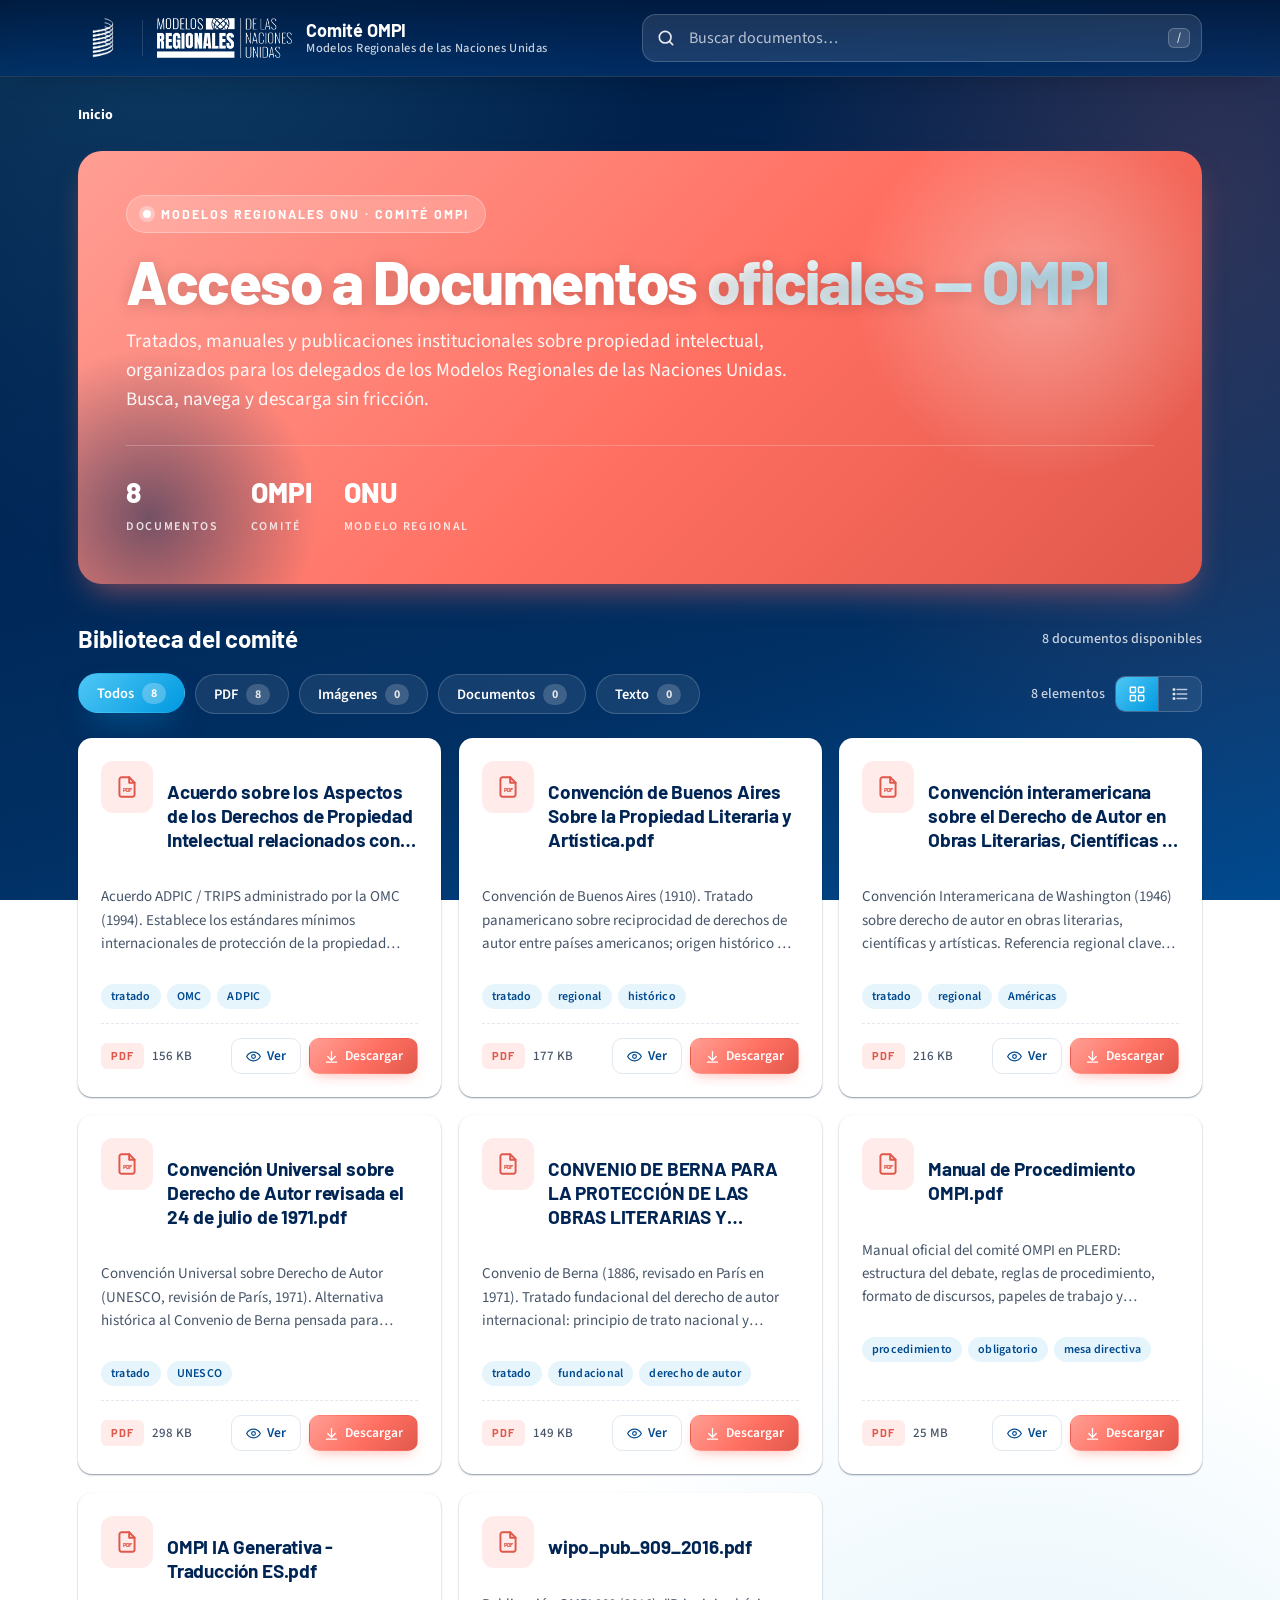
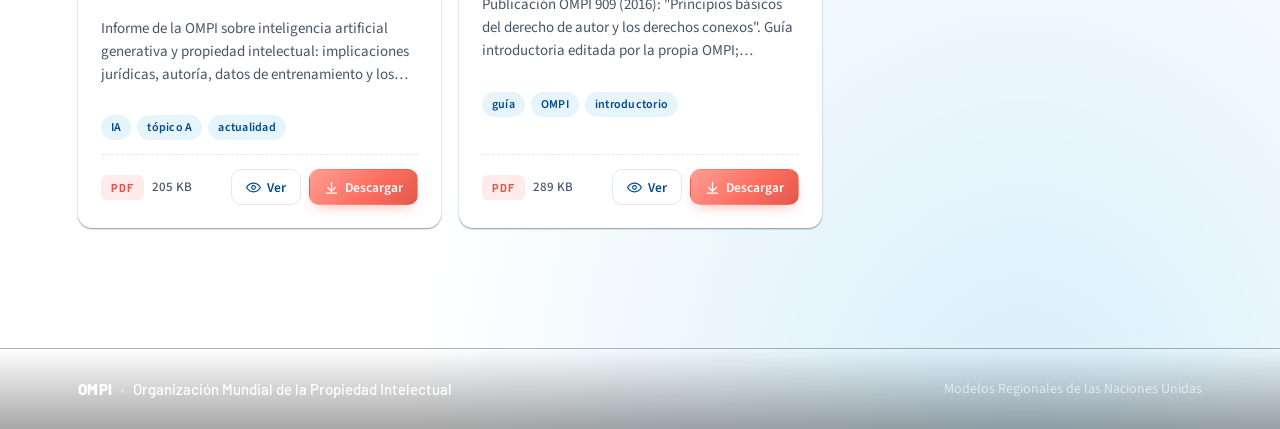
==== index.html @ 2a1109a2 "Add files via upload" ====
<!doctype html>
<html lang="es">
<head>
  <meta charset="utf-8" />
  <meta name="viewport" content="width=device-width, initial-scale=1, viewport-fit=cover" />
  <meta name="theme-color" content="#02224A" />
  <meta name="description" content="Acceso a documentos oficiales · OMPI — PLERD. Búsqueda, navegación y descarga de tratados, manuales y publicaciones del comité." />
  <title>Acceso a Documentos oficiales · OMPI — PLERD</title>

  <link rel="preconnect" href="https://fonts.googleapis.com" />
  <link rel="preconnect" href="https://fonts.gstatic.com" crossorigin />
  <link href="https://fonts.googleapis.com/css2?family=Barlow:wght@500;600;700;800&family=Source+Sans+3:wght@400;500;600;700&display=swap" rel="stylesheet" />
  <link rel="stylesheet" href="styles.css" />
  <link rel="icon" type="image/png" href="isotipo.png" />
</head>
<body>
  <a class="skip-link" href="#main">Saltar al contenido</a>

  <header class="site-header" role="banner">
    <div class="container header-inner">
      <a class="brand" href="#/" aria-label="OMPI · PLERD — Inicio">
        <!--
          ISOTIPO OMPI — usa el archivo `isotipo.png` ubicado en la
          carpeta raíz del proyecto. Reemplázalo libremente.
        -->
        <span class="brand-iso">
          <img src="isotipo.png" alt="OMPI" />
        </span>

        <!-- Isotipo MR (Modelos Regionales) — PNG blanco sobre fondo transparente. -->
        <span class="brand-divider" aria-hidden="true"></span>
        <span class="brand-secondary-mark has-img" aria-label="Modelos Regionales">
          <img src="mr.png" alt="MR · Modelos Regionales" />
        </span>

        <span class="brand-text">
          <span class="brand-primary">Comité OMPI</span>
          <span class="brand-subtitle">Modelos Regionales de las Naciones Unidas</span>
        </span>
      </a>

      <form class="search" role="search" onsubmit="return false;">
        <svg class="search-icon" viewBox="0 0 24 24" aria-hidden="true"><circle cx="11" cy="11" r="7" fill="none" stroke="currentColor" stroke-width="2"/><path d="m20 20-3.5-3.5" stroke="currentColor" stroke-width="2" stroke-linecap="round"/></svg>
        <input id="search" type="search" placeholder="Buscar documentos…" autocomplete="off" aria-label="Buscar documentos" />
        <kbd class="search-kbd" aria-hidden="true">/</kbd>
      </form>
    </div>
  </header>

  <main id="main" class="container" role="main">
    <nav class="breadcrumb" id="breadcrumb" aria-label="Ruta"></nav>
    <section id="view" class="view" aria-live="polite"></section>
  </main>

  <footer class="site-footer">
    <div class="container footer-inner">
      <div class="footer-brand">
        <strong>OMPI</strong>
        <span class="dot">•</span>
        <span>Organización Mundial de la Propiedad Intelectual</span>
      </div>
      <div class="footer-meta">
        <span>Modelos Regionales de las Naciones Unidas</span>
      </div>
    </div>
  </footer>

  <script src="app.js" defer></script>
</body>
</html>
---- styles.css ----
/* =========================================================
   OMPI · Modelos Regionales ONU — Acceso a Documentos
   Fondo azul oscuro gradiente · cards claras · acentos coral
   + transiciones y hover con contraste.
   ========================================================= */

:root {
  /* Paleta */
  --navy-950: #001A3D;
  --navy-900: #002554;
  --navy-800: #013064;
  --navy-700: #014A8F;
  --blue-500: #0099E0;
  --blue-400: #2BB1ED;
  --blue-300: #4FC7F5;
  --blue-200: #87DAF8;
  --blue-100: #B7E3F4;
  --blue-50:  #E6F5FC;
  --coral:    #FF6F61;
  --coral-300:#FF9E94;
  --coral-700:#E0584B;

  /* Neutros (para superficies claras) */
  --ink:      #0F172A;
  --ink-2:    #1F2937;
  --muted:    #475569;
  --muted-2:  #94A3B8;
  --line:     #E2E8F0;
  --line-2:   #EEF2F6;
  --surface:  #FFFFFF;
  --surface-2:#F1F5F9;

  /* Texto sobre fondo oscuro */
  --on-dark:     #FFFFFF;
  --on-dark-70:  rgba(255,255,255,.78);
  --on-dark-55:  rgba(255,255,255,.62);
  --on-dark-30:  rgba(255,255,255,.30);
  --line-dark:   rgba(255,255,255,.14);

  /* Gradientes — variedad: coral, azul claro, deep, glass */
  --grad-coral:   linear-gradient(135deg, #FF9E94 0%, #FF6F61 55%, #E0584B 100%);
  --grad-coral-soft: linear-gradient(135deg, #FFB1A6 0%, #FF7E6F 100%);
  --grad-sky:     linear-gradient(135deg, #4FC7F5 0%, #0099E0 100%);
  --grad-sky-soft:linear-gradient(135deg, #B7E3F4 0%, #4FC7F5 100%);
  --grad-deep:    linear-gradient(135deg, #002554 0%, #014A8F 60%, #0099E0 110%);
  --grad-white:   linear-gradient(180deg, rgba(255,255,255,.96), rgba(255,255,255,.88));

  /* Fondo del sitio (azul oscuro con halos coral + cyan) */
  --bg-image:
    radial-gradient(ellipse 70% 60% at 12% -8%, rgba(79,199,245,.22) 0%, transparent 60%),
    radial-gradient(ellipse 60% 55% at 95% 10%, rgba(255,111,97,.18) 0%, transparent 60%),
    radial-gradient(ellipse 80% 60% at 80% 100%, rgba(0,153,224,.16) 0%, transparent 60%),
    linear-gradient(165deg, #001A3D 0%, #002554 38%, #013064 70%, #014A8F 100%);

  /* Radii / shadows */
  --radius:    14px;
  --radius-sm: 8px;
  --radius-pill: 999px;
  --shadow-1: 0 1px 2px rgba(0, 26, 61, .35), 0 1px 1px rgba(0, 26, 61, .15);
  --shadow-2: 0 18px 40px -16px rgba(0, 26, 61, .55), 0 6px 14px -6px rgba(0, 26, 61, .35);
  --shadow-coral: 0 16px 32px -12px rgba(255, 111, 97, .55);
  --shadow-sky:   0 16px 32px -12px rgba(0, 153, 224, .55);

  --header-h: 76px;
  --maxw: 1180px;

  --ease-out: cubic-bezier(.2, .8, .2, 1);
  --ease-spring: cubic-bezier(.34, 1.2, .64, 1);
  --t-fast: .18s;
  --t-base: .28s;
  --t-slow: .45s;
}

* { box-sizing: border-box; }

html, body {
  margin: 0;
  padding: 0;
  color: var(--on-dark);
  font-family: 'Source Sans 3', -apple-system, BlinkMacSystemFont, 'Segoe UI', Roboto, Helvetica, Arial, sans-serif;
  font-size: 17px;
  line-height: 1.6;
  -webkit-font-smoothing: antialiased;
  text-rendering: optimizeLegibility;
  min-height: 100%;
}

html { scroll-behavior: smooth; }

body {
  background: var(--bg-image) fixed;
  background-size: cover;
  background-repeat: no-repeat;
}

h1, h2, h3, h4 {
  font-family: 'Barlow', -apple-system, BlinkMacSystemFont, 'Segoe UI', Roboto, sans-serif;
  letter-spacing: -.01em;
  color: var(--on-dark);
}

a { color: inherit; text-decoration: none; }
a:focus-visible, button:focus-visible, input:focus-visible {
  outline: 3px solid var(--coral);
  outline-offset: 3px;
  border-radius: 6px;
}

.container {
  max-width: var(--maxw);
  margin: 0 auto;
  padding: 0 28px;
}

.skip-link {
  position: absolute;
  left: -9999px;
  top: 8px;
  background: var(--coral);
  color: #fff;
  padding: 10px 14px;
  border-radius: 8px;
  z-index: 100;
  font-weight: 700;
}
.skip-link:focus { left: 12px; }

/* ============================ Header ============================ */
.site-header {
  position: sticky;
  top: 0;
  z-index: 30;
  background: linear-gradient(180deg, rgba(0,26,61,.92) 0%, rgba(1,48,100,.78) 100%);
  backdrop-filter: saturate(180%) blur(18px);
  -webkit-backdrop-filter: saturate(180%) blur(18px);
  border-bottom: 1px solid var(--line-dark);
  box-shadow: 0 10px 30px -16px rgba(0, 0, 0, .35);
}
.header-inner {
  min-height: var(--header-h);
  display: flex;
  align-items: center;
  gap: 22px;
  padding-top: 12px;
  padding-bottom: 12px;
}

.brand {
  display: inline-flex;
  align-items: center;
  gap: 14px;
  flex-shrink: 0;
}

/* Isotipos en blanco sobre header oscuro */
.brand-iso {
  display: inline-flex;
  align-items: center;
  justify-content: center;
  width: 50px;
  height: 50px;
  flex-shrink: 0;
  /* Glow base discreto; se enciende en hover */
  filter: drop-shadow(0 0 0 rgba(255, 255, 255, 0));
  transition: filter var(--t-base) var(--ease-out);
}
.brand-iso img {
  display: block;
  width: 100%;
  height: 100%;
  object-fit: contain;
  filter: brightness(0) invert(1);
}
.brand:hover .brand-iso {
  filter: drop-shadow(0 0 10px rgba(255, 255, 255, .18));
}

.brand-divider {
  width: 1px;
  height: 36px;
  background: var(--line-dark);
  flex-shrink: 0;
}

.brand-secondary-mark {
  display: inline-flex;
  align-items: center;
  justify-content: center;
  width: 50px;
  height: 50px;
  border-radius: 10px;
  border: 1px dashed rgba(255,255,255,.35);
  flex-shrink: 0;
  overflow: hidden;
  color: #fff;
  filter: drop-shadow(0 0 0 rgba(255, 255, 255, 0));
  transition: border-color var(--t-base) var(--ease-out), background var(--t-base) var(--ease-out), filter var(--t-base) var(--ease-out);
}
.brand:hover .brand-secondary-mark { border-color: var(--coral); background: rgba(255,111,97,.12); }

/* Cuando contiene un <img> real, quitamos el borde de placeholder
   y dejamos crecer en ancho para respetar la proporción del logo. */
.brand-secondary-mark.has-img {
  width: auto;
  min-width: 90px;
  max-width: 160px;
  height: 44px;
  border: 0;
  border-radius: 0;
  padding: 2px 0;
}
.brand-secondary-mark.has-img img {
  width: auto;
  max-width: 100%;
  height: 100%;
  object-fit: contain;
  /* mr.png ya es blanco con fondo transparente: no necesita invertirse */
  filter: none;
}
.brand:hover .brand-secondary-mark.has-img {
  background: transparent;
  filter: drop-shadow(0 0 10px rgba(255, 255, 255, .18));
}

/* Fallback para un <img> sin la clase .has-img (p. ej. un isotipo
   oscuro que sí necesita pintarse en blanco). */
.brand-secondary-mark:not(.has-img) img {
  display: block;
  width: 100%;
  height: 100%;
  object-fit: contain;
  filter: brightness(0) invert(1);
}
.brand-placeholder {
  font-family: 'Barlow', sans-serif;
  font-weight: 700;
  font-size: 11px;
  letter-spacing: .12em;
  color: rgba(255,255,255,.9);
}

.brand-text { display: inline-flex; flex-direction: column; line-height: 1.15; }
.brand-primary {
  font-family: 'Barlow', sans-serif;
  font-weight: 700;
  font-size: 18px;
  color: #fff;
  letter-spacing: -.01em;
}
.brand-subtitle {
  font-family: 'Source Sans 3', sans-serif;
  font-weight: 500;
  font-size: 12.5px;
  color: rgba(255,255,255,.78);
  letter-spacing: .03em;
}

/* Buscador */
.search { position: relative; flex: 1; max-width: 560px; margin-left: auto; }
.search input {
  width: 100%;
  height: 48px;
  padding: 0 48px 0 46px;
  background: rgba(255,255,255,.10);
  border: 1.5px solid rgba(255,255,255,.18);
  border-radius: var(--radius);
  font: inherit;
  font-size: 16px;
  color: #fff;
  transition: background var(--t-fast), border-color var(--t-fast), box-shadow var(--t-fast), color var(--t-fast);
}
.search input::placeholder { color: rgba(255,255,255,.7); }
.search input:hover { background: rgba(255,255,255,.16); border-color: rgba(255,255,255,.32); }
.search input:focus {
  background: #fff;
  color: var(--ink);
  border-color: var(--coral);
  box-shadow: 0 0 0 5px rgba(255, 111, 97, .28);
  outline: none;
}
.search input:focus::placeholder { color: var(--muted); }
.search-icon {
  position: absolute;
  left: 14px; top: 50%; transform: translateY(-50%);
  width: 20px; height: 20px;
  color: rgba(255,255,255,.9);
  pointer-events: none;
  transition: color var(--t-fast);
}
.search:focus-within .search-icon { color: var(--coral-700); }
.search-kbd {
  position: absolute;
  right: 12px; top: 50%; transform: translateY(-50%);
  font-family: inherit;
  font-size: 12px;
  font-weight: 600;
  color: rgba(255,255,255,.85);
  background: rgba(255,255,255,.12);
  border: 1px solid rgba(255,255,255,.22);
  border-radius: 6px;
  padding: 3px 8px;
  line-height: 1;
  transition: all var(--t-fast);
}
.search:focus-within .search-kbd {
  color: var(--muted);
  background: var(--surface-2);
  border-color: var(--line);
}

/* ============================ Breadcrumb ============================ */
.breadcrumb {
  display: flex;
  flex-wrap: wrap;
  align-items: center;
  gap: 4px;
  padding: 22px 0 4px;
  color: var(--on-dark-70);
  font-size: 14px;
  font-weight: 500;
}
.breadcrumb a {
  color: var(--on-dark-70);
  padding: 5px 10px;
  border-radius: 6px;
  transition: background var(--t-fast), color var(--t-fast), transform var(--t-fast);
}
.breadcrumb a:hover {
  background: rgba(255,255,255,.12);
  color: #fff;
  transform: translateY(-1px);
}
.breadcrumb .sep { color: var(--on-dark-30); }
.breadcrumb .current { color: #fff; font-weight: 700; padding: 5px 0; }

/* ============================ View ============================ */
.view { padding-bottom: 80px; }

/* Animación de entrada de cada vista — al re-render, los hijos nuevos
   disparan la animación de forma natural. */
@keyframes viewEnter {
  from { opacity: 0; transform: translateY(14px); filter: blur(2px); }
  to   { opacity: 1; transform: translateY(0);    filter: blur(0); }
}
#view > * {
  animation: viewEnter .45s var(--ease-out) both;
}
#view > *:nth-child(1) { animation-delay: 0ms; }
#view > *:nth-child(2) { animation-delay: 80ms; }
#view > *:nth-child(3) { animation-delay: 140ms; }
#view > *:nth-child(4) { animation-delay: 200ms; }

/* Cards/rows con stagger suave */
@keyframes itemEnter {
  from { opacity: 0; transform: translateY(10px) scale(.985); }
  to   { opacity: 1; transform: translateY(0)   scale(1); }
}
.grid > *, .list > * { animation: itemEnter .42s var(--ease-out) both; }
.grid > *:nth-child(1), .list > *:nth-child(1) { animation-delay: 0ms; }
.grid > *:nth-child(2), .list > *:nth-child(2) { animation-delay: 40ms; }
.grid > *:nth-child(3), .list > *:nth-child(3) { animation-delay: 80ms; }
.grid > *:nth-child(4), .list > *:nth-child(4) { animation-delay: 120ms; }
.grid > *:nth-child(5), .list > *:nth-child(5) { animation-delay: 160ms; }
.grid > *:nth-child(6), .list > *:nth-child(6) { animation-delay: 200ms; }
.grid > *:nth-child(7), .list > *:nth-child(7) { animation-delay: 240ms; }
.grid > *:nth-child(8), .list > *:nth-child(8) { animation-delay: 280ms; }
.grid > *:nth-child(9), .list > *:nth-child(9) { animation-delay: 320ms; }
.grid > *:nth-child(n+10), .list > *:nth-child(n+10) { animation-delay: 360ms; }

/* ============================ Hero ============================ */
/* Hero grande — coral gradient para máximo impacto */
.hero {
  position: relative;
  margin: 16px 0 36px;
  padding: 44px 48px 48px;
  border-radius: 24px;
  background: var(--grad-coral);
  color: #fff;
  overflow: hidden;
  isolation: isolate;
  box-shadow: var(--shadow-coral);
}
.hero::before {
  content: "";
  position: absolute;
  inset: -30% -10% auto auto;
  width: 540px;
  height: 540px;
  background: radial-gradient(closest-side, rgba(255,255,255,.35), transparent 70%);
  z-index: -1;
}
.hero::after {
  content: "";
  position: absolute;
  inset: auto auto -40% -15%;
  width: 480px;
  height: 480px;
  background: radial-gradient(closest-side, rgba(2, 37, 84, .55), transparent 70%);
  z-index: -1;
}
.eyebrow {
  display: inline-flex;
  align-items: center;
  gap: 10px;
  font-family: 'Barlow', sans-serif;
  font-size: 12.5px;
  font-weight: 700;
  text-transform: uppercase;
  letter-spacing: .16em;
  color: #fff;
  background: rgba(255,255,255,.18);
  border: 1px solid rgba(255,255,255,.30);
  padding: 8px 16px;
  border-radius: var(--radius-pill);
  backdrop-filter: blur(8px);
}
.eyebrow .dot {
  width: 8px; height: 8px; border-radius: 50%;
  background: #fff;
  box-shadow: 0 0 0 4px rgba(255,255,255,.32);
}
.hero h1 {
  font-family: 'Barlow', sans-serif;
  font-size: clamp(36px, 5.4vw, 60px);
  font-weight: 800;
  letter-spacing: -.025em;
  line-height: 1.02;
  margin: 18px 0 14px;
  color: #fff;
  text-shadow: 0 2px 16px rgba(0,0,0,.18);
}
.hero h1 .accent {
  background: linear-gradient(135deg, #FFFFFF 0%, #B7E3F4 100%);
  -webkit-background-clip: text;
  background-clip: text;
  color: transparent;
}
.hero p {
  color: rgba(255,255,255,.94);
  max-width: 700px;
  margin: 0;
  font-size: clamp(16px, 1.6vw, 19px);
  line-height: 1.55;
}
.hero-stats {
  display: flex;
  gap: 32px;
  margin-top: 30px;
  flex-wrap: wrap;
  padding-top: 24px;
  border-top: 1px solid rgba(255,255,255,.22);
}
.hero-stat { display: flex; flex-direction: column; gap: 2px; }
.hero-stat strong {
  font-family: 'Barlow', sans-serif;
  font-weight: 800;
  font-size: 28px;
  color: #fff;
}
.hero-stat span {
  color: rgba(255,255,255,.82);
  font-size: 12px;
  font-weight: 600;
  text-transform: uppercase;
  letter-spacing: .14em;
}

/* Hero compacto — azul claro/blanco con texto oscuro */
.hero.compact {
  padding: 30px 34px;
  background: var(--grad-sky-soft);
  color: var(--navy-900);
  box-shadow: var(--shadow-sky);
}
.hero.compact::before, .hero.compact::after { display: none; }
.hero.compact h1 {
  color: var(--navy-900);
  font-size: clamp(26px, 3.4vw, 36px);
  margin: 12px 0 8px;
  text-shadow: none;
}
.hero.compact p { color: var(--navy-700); font-weight: 500; }
.hero.compact .eyebrow {
  color: var(--navy-900);
  background: rgba(255,255,255,.6);
  border-color: rgba(2,37,84,.12);
  backdrop-filter: blur(6px);
}
.hero.compact .eyebrow .dot {
  background: var(--coral);
  box-shadow: 0 0 0 4px rgba(255,111,97,.25);
}

/* ============================ Section head ============================ */
.section-head {
  display: flex;
  align-items: center;
  justify-content: space-between;
  gap: 16px;
  margin: 8px 0 16px;
  flex-wrap: wrap;
}
.section-head h2 {
  font-family: 'Barlow', sans-serif;
  font-size: 24px;
  font-weight: 700;
  color: #fff;
  margin: 0;
  letter-spacing: -.01em;
}
.section-meta { color: var(--on-dark-70); font-size: 14px; font-weight: 500; }

/* ============================ Toolbar ============================ */
.toolbar {
  display: flex;
  flex-wrap: wrap;
  gap: 10px;
  align-items: center;
  margin-bottom: 24px;
}
.chip {
  display: inline-flex;
  align-items: center;
  gap: 8px;
  height: 40px;
  padding: 0 18px;
  background: rgba(255,255,255,.08);
  border: 1.5px solid rgba(255,255,255,.18);
  border-radius: var(--radius-pill);
  font-family: 'Source Sans 3', sans-serif;
  font-weight: 600;
  font-size: 14.5px;
  color: #fff;
  cursor: pointer;
  transition: all var(--t-base) var(--ease-out);
  position: relative;
  overflow: hidden;
}
.chip::before {
  content: "";
  position: absolute;
  inset: 0;
  background: var(--grad-sky);
  opacity: 0;
  transition: opacity var(--t-base) var(--ease-out);
  z-index: -1;
}
.chip:hover {
  background: rgba(255,255,255,.16);
  border-color: rgba(255,255,255,.36);
  transform: translateY(-2px);
}
.chip[aria-pressed="true"] {
  color: #fff;
  border-color: transparent;
  background: var(--grad-sky);
  box-shadow: var(--shadow-sky);
  transform: translateY(-1px);
}
.chip-count {
  font-size: 12px;
  font-weight: 700;
  color: rgba(255,255,255,.85);
  background: rgba(255,255,255,.18);
  padding: 2px 9px;
  border-radius: 999px;
  transition: all var(--t-base);
}
.chip[aria-pressed="true"] .chip-count { background: rgba(255,255,255,.25); color: #fff; }

.toolbar .spacer { flex: 1; }
.toolbar .view-toggle {
  display: inline-flex;
  border: 1.5px solid rgba(255,255,255,.18);
  border-radius: 10px;
  overflow: hidden;
  background: rgba(255,255,255,.08);
}
.toolbar .view-toggle button {
  background: transparent;
  border: 0;
  padding: 8px 12px;
  cursor: pointer;
  color: rgba(255,255,255,.7);
  display: inline-flex;
  align-items: center;
  transition: all var(--t-fast);
}
.toolbar .view-toggle button:hover { color: #fff; background: rgba(255,255,255,.10); }
.toolbar .view-toggle button[aria-pressed="true"] {
  background: var(--grad-sky);
  color: #fff;
}
.toolbar .view-toggle button + button { border-left: 1.5px solid rgba(255,255,255,.18); }
.toolbar .view-toggle svg { width: 18px; height: 18px; }

/* ============================ Cards ============================ */
.grid {
  display: grid;
  grid-template-columns: repeat(auto-fill, minmax(320px, 1fr));
  gap: 18px;
}
.list { display: flex; flex-direction: column; gap: 10px; }

.card {
  display: flex;
  flex-direction: column;
  gap: 14px;
  padding: 22px;
  background: var(--surface);
  border: 1.5px solid transparent;
  border-radius: var(--radius);
  transition:
    border-color var(--t-base) var(--ease-out),
    box-shadow var(--t-base) var(--ease-out),
    transform var(--t-base) var(--ease-out);
  position: relative;
  overflow: hidden;
  isolation: isolate;
  box-shadow: var(--shadow-1);
  color: var(--ink);
}
/* Halo de hover (azul claro arriba-derecha) */
.card::before {
  content: "";
  position: absolute;
  inset: -2px -2px auto auto;
  width: 220px;
  height: 220px;
  background: radial-gradient(closest-side, rgba(79, 199, 245, .35), transparent 70%);
  opacity: 0;
  transition: opacity var(--t-base) var(--ease-out);
  z-index: -1;
}
/* Cinta superior coral en hover */
.card::after {
  content: "";
  position: absolute;
  top: 0; left: 0; right: 0;
  height: 3px;
  background: var(--grad-coral);
  transform: scaleX(0);
  transform-origin: left center;
  transition: transform var(--t-base) var(--ease-out);
  z-index: 1;
}
.card:hover {
  border-color: var(--blue-300);
  box-shadow: var(--shadow-2);
  transform: translateY(-4px);
}
.card:hover::before { opacity: 1; }
.card:hover::after { transform: scaleX(1); }

.card-head { display: flex; align-items: flex-start; gap: 14px; }
.card-icon {
  width: 52px; height: 52px;
  border-radius: 12px;
  display: inline-flex; align-items: center; justify-content: center;
  flex-shrink: 0;
  transition: transform var(--t-base) var(--ease-spring);
}
.card:hover .card-icon { transform: scale(1.08) rotate(-3deg); }

.card-title {
  font-family: 'Barlow', sans-serif;
  font-size: 19px;
  font-weight: 700;
  color: var(--navy-900);
  line-height: 1.25;
  letter-spacing: -.01em;
  display: -webkit-box;
  -webkit-line-clamp: 3;
  -webkit-box-orient: vertical;
  overflow: hidden;
  word-break: break-word;
  flex: 1;
  min-width: 0;
  transition: color var(--t-fast);
}
.card-link { color: inherit; cursor: pointer; display: block; }
.card-link:hover .card-title { color: var(--coral-700); }

.card-desc {
  color: var(--muted);
  font-size: 15px;
  line-height: 1.55;
  display: -webkit-box;
  -webkit-line-clamp: 3;
  -webkit-box-orient: vertical;
  overflow: hidden;
}

.card-tags { display: flex; flex-wrap: wrap; gap: 6px; }
.tag {
  font-family: 'Source Sans 3', sans-serif;
  font-size: 12px;
  font-weight: 600;
  color: var(--navy-700);
  background: var(--blue-50);
  padding: 3px 10px;
  border-radius: var(--radius-pill);
  letter-spacing: .02em;
  transition: background var(--t-fast), color var(--t-fast), transform var(--t-fast);
}
.tag:hover { background: var(--blue-100); transform: translateY(-1px); }

.card-foot {
  display: flex;
  align-items: center;
  justify-content: space-between;
  gap: 12px;
  margin-top: auto;
  padding-top: 14px;
  border-top: 1px dashed var(--line);
}
.card-meta {
  display: flex;
  align-items: center;
  gap: 8px;
  color: var(--muted);
  font-size: 13px;
  font-weight: 500;
}

.badge {
  font-family: 'Barlow', sans-serif;
  text-transform: uppercase;
  letter-spacing: .08em;
  font-weight: 700;
  font-size: 11px;
  padding: 4px 10px;
  border-radius: 6px;
  background: var(--surface-2);
  color: var(--navy-700);
}
.badge.pdf { background: rgba(255, 111, 97, .14); color: var(--coral-700); }
.badge.img { background: #DCFCE7; color: #047857; }
.badge.txt { background: #E0E7FF; color: #4338CA; }
.badge.doc { background: var(--blue-50); color: var(--navy-700); }

/* Botones mini en cards */
.card-actions { display: flex; gap: 8px; flex-wrap: wrap; }
.btn-mini {
  display: inline-flex;
  align-items: center;
  gap: 6px;
  height: 36px;
  padding: 0 14px;
  border-radius: 10px;
  font-family: 'Source Sans 3', sans-serif;
  font-weight: 600;
  font-size: 13.5px;
  border: 1.5px solid var(--line);
  background: var(--surface);
  color: var(--navy-700);
  cursor: pointer;
  transition: all var(--t-base) var(--ease-out);
  text-decoration: none;
  white-space: nowrap;
  position: relative;
  overflow: hidden;
}
.btn-mini::before {
  content: "";
  position: absolute;
  inset: 0;
  background: var(--grad-sky-soft);
  opacity: 0;
  transition: opacity var(--t-base);
  z-index: -1;
}
.btn-mini:hover {
  border-color: var(--blue-400);
  color: var(--navy-900);
  transform: translateY(-2px);
  box-shadow: 0 8px 18px -8px rgba(0, 153, 224, .45);
}
.btn-mini:hover::before { opacity: 1; }
.btn-mini:active { transform: translateY(0); }
.btn-mini svg { width: 15px; height: 15px; }

.btn-mini.btn-download {
  background: var(--grad-coral);
  color: #fff;
  border-color: transparent;
  box-shadow: 0 6px 14px -6px rgba(255, 111, 97, .55);
}
.btn-mini.btn-download::before {
  background: linear-gradient(135deg, #FFB1A6 0%, #FF6F61 100%);
  opacity: 0;
}
.btn-mini.btn-download:hover {
  color: #fff;
  border-color: transparent;
  box-shadow: 0 12px 26px -10px rgba(255, 111, 97, .75);
  transform: translateY(-2px);
}
.btn-mini.btn-download:hover::before { opacity: 1; }

/* ============================ Rows (modo lista) ============================ */
.row {
  display: grid;
  grid-template-columns: 48px 1fr auto;
  align-items: center;
  gap: 16px;
  padding: 14px 18px;
  background: var(--surface);
  border: 1.5px solid transparent;
  border-radius: 12px;
  box-shadow: var(--shadow-1);
  position: relative;
  overflow: hidden;
  transition: border-color var(--t-base), background var(--t-base), box-shadow var(--t-base), transform var(--t-base);
  color: var(--ink);
}
.row::before {
  content: "";
  position: absolute;
  left: 0; top: 0; bottom: 0;
  width: 4px;
  background: var(--grad-coral);
  transform: scaleY(0);
  transform-origin: top;
  transition: transform var(--t-base) var(--ease-out);
}
.row:hover {
  border-color: var(--blue-300);
  background: #FBFDFF;
  box-shadow: var(--shadow-2);
  transform: translateX(4px);
}
.row:hover::before { transform: scaleY(1); }

.row-main { display: flex; flex-direction: column; gap: 4px; min-width: 0; }
.row-title {
  font-family: 'Barlow', sans-serif;
  font-weight: 700;
  font-size: 16.5px;
  color: var(--navy-900);
  overflow: hidden;
  text-overflow: ellipsis;
  white-space: nowrap;
  letter-spacing: -.005em;
  transition: color var(--t-fast);
}
.row-title-link { cursor: pointer; display: block; }
.row-title-link:hover .row-title { color: var(--coral-700); }
.row-desc {
  font-size: 14px;
  color: var(--muted);
  overflow: hidden;
  text-overflow: ellipsis;
  white-space: nowrap;
}
.row-meta {
  display: inline-flex;
  align-items: center;
  gap: 8px;
  font-size: 13px;
  color: var(--muted);
  font-weight: 500;
  white-space: nowrap;
}
.row-icon {
  width: 44px; height: 44px;
  border-radius: 10px;
  display:flex; align-items:center; justify-content:center;
  transition: transform var(--t-base) var(--ease-spring);
}
.row:hover .row-icon { transform: scale(1.08) rotate(-3deg); }
.row-actions { display: inline-flex; gap: 6px; }

/* Icon backgrounds por tipo */
.ic { width: 26px; height: 26px; }
.ic-pdf { background: rgba(255,111,97,.14); color: var(--coral-700); }
.ic-img { background: #DCFCE7; color: #047857; }
.ic-txt { background: #E0E7FF; color: #4338CA; }
.ic-doc { background: var(--blue-50); color: var(--navy-700); }
.ic-zip { background: #FEF3C7; color: #92400E; }
.ic-default { background: var(--surface-2); color: var(--muted); }
.ic-folder { background: var(--blue-100); color: var(--navy-700); }

/* ============================ File detail ============================ */
.file-detail {
  display: grid;
  grid-template-columns: 1fr 360px;
  gap: 28px;
  margin-top: 4px;
  align-items: start;
}
.preview-wrap {
  background: var(--surface);
  border: 1.5px solid var(--line);
  border-radius: var(--radius);
  overflow: hidden;
  min-height: 75vh;
  display: flex;
  flex-direction: column;
  box-shadow: var(--shadow-2);
}
.preview-wrap iframe,
.preview-wrap img,
.preview-wrap .preview-text {
  width: 100%;
  height: 100%;
  min-height: 75vh;
  border: 0;
  display: block;
}
.preview-wrap img { object-fit: contain; background: var(--navy-900); }
.preview-wrap .preview-text {
  padding: 28px;
  font-family: ui-monospace, SFMono-Regular, Menlo, Consolas, monospace;
  font-size: 14px;
  white-space: pre-wrap;
  background: var(--surface);
  overflow: auto;
  color: var(--ink);
}
.preview-wrap .no-preview {
  display: flex;
  flex-direction: column;
  align-items: center;
  justify-content: center;
  text-align: center;
  padding: 80px 32px;
  color: var(--muted);
  gap: 14px;
}
.preview-wrap .no-preview svg { width: 64px; height: 64px; opacity: .5; color: var(--navy-700); }

.file-aside {
  display: flex;
  flex-direction: column;
  gap: 16px;
  position: sticky;
  top: calc(var(--header-h) + 16px);
}
.file-aside h1 {
  font-family: 'Barlow', sans-serif;
  font-size: clamp(22px, 2.6vw, 28px);
  font-weight: 800;
  letter-spacing: -.015em;
  line-height: 1.22;
  margin: 6px 0 0;
  word-break: break-word;
  color: #fff;
}
.file-aside .badge-row { display: flex; gap: 6px; flex-wrap: wrap; align-items: center; }

.file-description {
  background: var(--surface);
  border: 1.5px solid var(--line);
  border-left: 4px solid var(--coral);
  border-radius: var(--radius);
  padding: 18px 20px;
  font-size: 16px;
  line-height: 1.6;
  color: var(--ink-2);
  box-shadow: var(--shadow-1);
}
.file-description .label {
  font-family: 'Barlow', sans-serif;
  font-size: 11.5px;
  font-weight: 700;
  text-transform: uppercase;
  letter-spacing: .14em;
  color: var(--coral-700);
  display: block;
  margin-bottom: 6px;
}

.meta-list {
  list-style: none;
  margin: 0;
  padding: 18px 20px;
  background: var(--surface);
  border: 1.5px solid var(--line);
  border-radius: var(--radius);
  box-shadow: var(--shadow-1);
}
.meta-list li {
  display: flex;
  justify-content: space-between;
  gap: 12px;
  padding: 10px 0;
  border-bottom: 1px solid var(--line-2);
  font-size: 14.5px;
}
.meta-list li:last-child { border-bottom: 0; }
.meta-list .k { color: var(--muted); font-weight: 500; }
.meta-list .v {
  color: var(--navy-900);
  font-weight: 600;
  text-align: right;
  word-break: break-word;
  font-family: 'Source Sans 3', sans-serif;
}

/* Botones grandes */
.actions { display: flex; gap: 10px; flex-wrap: wrap; }
.btn {
  display: inline-flex;
  align-items: center;
  justify-content: center;
  gap: 10px;
  height: 50px;
  padding: 0 22px;
  border-radius: 12px;
  font-family: 'Source Sans 3', sans-serif;
  font-weight: 700;
  font-size: 15.5px;
  border: 1.5px solid transparent;
  cursor: pointer;
  transition: all var(--t-base) var(--ease-out);
  text-decoration: none;
  position: relative;
  overflow: hidden;
  isolation: isolate;
}
.btn::before {
  content: "";
  position: absolute;
  inset: 0;
  opacity: 0;
  transition: opacity var(--t-base) var(--ease-out);
  z-index: -1;
}
.btn:active { transform: translateY(1px); }

/* Primary = coral (descarga) */
.btn-primary {
  background: var(--grad-coral);
  color: #fff;
  box-shadow: var(--shadow-coral);
}
.btn-primary::before { background: linear-gradient(135deg, #FFB1A6 0%, #FF6F61 100%); }
.btn-primary:hover {
  color: #fff;
  transform: translateY(-3px);
  box-shadow: 0 22px 36px -12px rgba(255, 111, 97, .75);
}
.btn-primary:hover::before { opacity: 1; }

/* Secondary = azul claro (acción complementaria) */
.btn-secondary {
  background: var(--grad-sky);
  color: #fff;
  box-shadow: var(--shadow-sky);
}
.btn-secondary::before { background: linear-gradient(135deg, #87DAF8 0%, #2BB1ED 100%); }
.btn-secondary:hover {
  color: #fff;
  transform: translateY(-3px);
  box-shadow: 0 22px 36px -12px rgba(0, 153, 224, .75);
}
.btn-secondary:hover::before { opacity: 1; }

/* Ghost (sobre dark bg) */
.btn-ghost {
  background: rgba(255,255,255,.10);
  color: #fff;
  border-color: rgba(255,255,255,.22);
}
.btn-ghost:hover {
  background: rgba(255,255,255,.18);
  border-color: rgba(255,255,255,.40);
  transform: translateY(-2px);
}
.btn svg { width: 18px; height: 18px; }

/* ============================ Empty / error ============================ */
.empty, .error {
  text-align: center;
  padding: 80px 24px;
  color: var(--muted);
  background: var(--surface);
  border: 2px dashed var(--line);
  border-radius: var(--radius);
  box-shadow: var(--shadow-1);
}
.empty h3, .error h3 {
  font-family: 'Barlow', sans-serif;
  margin: 14px 0 6px;
  color: var(--navy-900);
  font-size: 22px;
  font-weight: 700;
}
.empty p, .error p { font-size: 16px; }
.empty svg, .error svg { width: 56px; height: 56px; opacity: .6; color: var(--navy-700); }
.error { border-color: #FECACA; background: #FFF7F7; color: var(--coral-700); }
.error h3 { color: var(--coral-700); }
.error svg { color: var(--coral-700); }

mark.hl {
  background: rgba(255, 111, 97, .28);
  color: inherit;
  border-radius: 3px;
  padding: 0 3px;
  font-weight: 700;
}

/* ============================ Footer ============================ */
.site-footer {
  border-top: 1px solid var(--line-dark);
  background: linear-gradient(180deg, transparent 0%, rgba(0, 0, 0, .35) 100%);
  color: var(--on-dark-70);
  margin-top: 40px;
}
.footer-inner {
  display: flex;
  align-items: center;
  justify-content: space-between;
  gap: 18px;
  flex-wrap: wrap;
  padding: 28px 28px;
  font-size: 14px;
}
.footer-brand {
  display: inline-flex;
  gap: 8px;
  align-items: center;
  color: #fff;
  font-family: 'Barlow', sans-serif;
  font-size: 15px;
  font-weight: 500;
}
.footer-brand strong { font-weight: 800; letter-spacing: .02em; }
.footer-meta { color: var(--on-dark-55); }
.dot { color: var(--on-dark-30); }

/* ============================ Responsive ============================ */
@media (max-width: 960px) {
  .file-detail { grid-template-columns: 1fr; }
  .file-aside { position: static; order: -1; }
  .preview-wrap { min-height: 60vh; }
  .preview-wrap iframe, .preview-wrap img, .preview-wrap .preview-text { min-height: 60vh; }
  .hero { padding: 36px 30px; }
}

@media (max-width: 720px) {
  body { font-size: 16px; }
  .container { padding: 0 16px; }
  :root { --header-h: 64px; }

  .header-inner {
    gap: 10px;
    flex-wrap: wrap;
    padding-top: 12px;
    padding-bottom: 12px;
  }
  .brand { gap: 10px; }
  .brand-iso { width: 40px; height: 40px; }
  .brand-secondary-mark { width: 40px; height: 40px; border-radius: 9px; }
  .brand-secondary-mark.has-img {
    width: auto;
    min-width: 64px;
    max-width: 120px;
    height: 34px;
  }
  .brand-divider { height: 24px; }
  .brand-text { display: none; }
  .search { flex: 1 1 100%; max-width: none; margin-left: 0; order: 3; }
  .search input { height: 44px; font-size: 15.5px; }
  .search-kbd { display: none; }

  .hero { padding: 28px 22px; border-radius: 20px; }
  .hero h1 { font-size: 30px; }
  .hero p { font-size: 16px; }
  .hero-stats { gap: 20px; padding-top: 18px; margin-top: 22px; }
  .hero-stat strong { font-size: 22px; }

  .grid { grid-template-columns: 1fr; gap: 14px; }
  .card { padding: 20px; }
  .card-title { font-size: 17.5px; }
  .card-desc { font-size: 14.5px; -webkit-line-clamp: 4; }

  .row { grid-template-columns: 44px 1fr; padding: 14px; }
  .row-actions { grid-column: 1 / -1; justify-content: flex-end; flex-wrap: wrap; }
  .row-desc { white-space: normal; display: -webkit-box; -webkit-line-clamp: 2; -webkit-box-orient: vertical; }
  .row:hover { transform: none; }

  .toolbar { gap: 8px; }
  .chip { height: 36px; padding: 0 14px; font-size: 13.5px; }
  .toolbar .view-toggle { margin-left: auto; }

  .section-head h2 { font-size: 20px; }
  .breadcrumb { padding-top: 16px; font-size: 13px; }

  .btn { height: 48px; font-size: 15px; padding: 0 18px; flex: 1 1 auto; }

  .footer-inner { flex-direction: column; align-items: flex-start; padding: 24px 18px; gap: 8px; }
}

@media (max-width: 420px) {
  .hero h1 { font-size: 26px; }
  .hero { padding: 24px 18px; }
  .brand { gap: 8px; }
  .brand-iso { width: 36px; height: 36px; }
  .brand-secondary-mark.has-img {
    min-width: 56px;
    max-width: 96px;
    height: 30px;
  }
  .brand-divider { height: 22px; }
}

/* ============================ A11y / motion ============================ */
@media (prefers-reduced-motion: reduce) {
  html { scroll-behavior: auto; }
  *, *::before, *::after {
    animation: none !important;
    transition: none !important;
  }
}
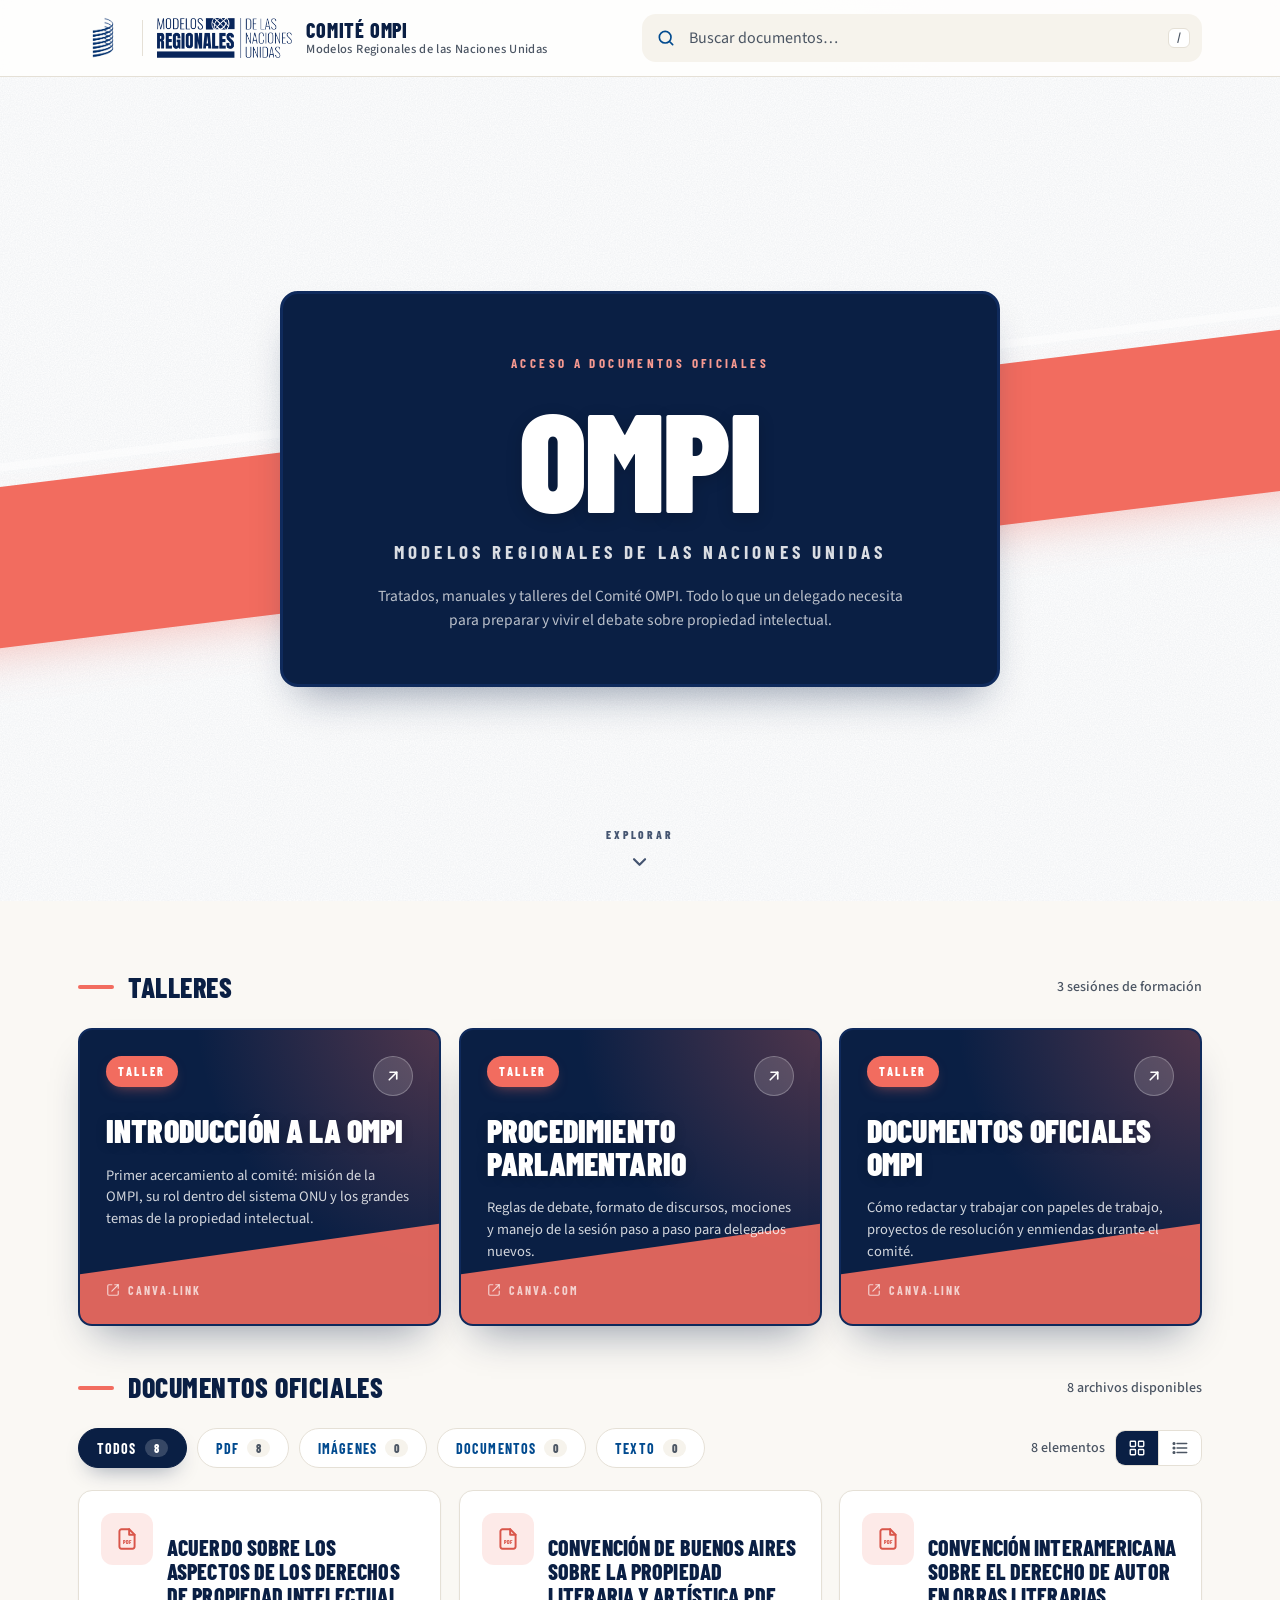
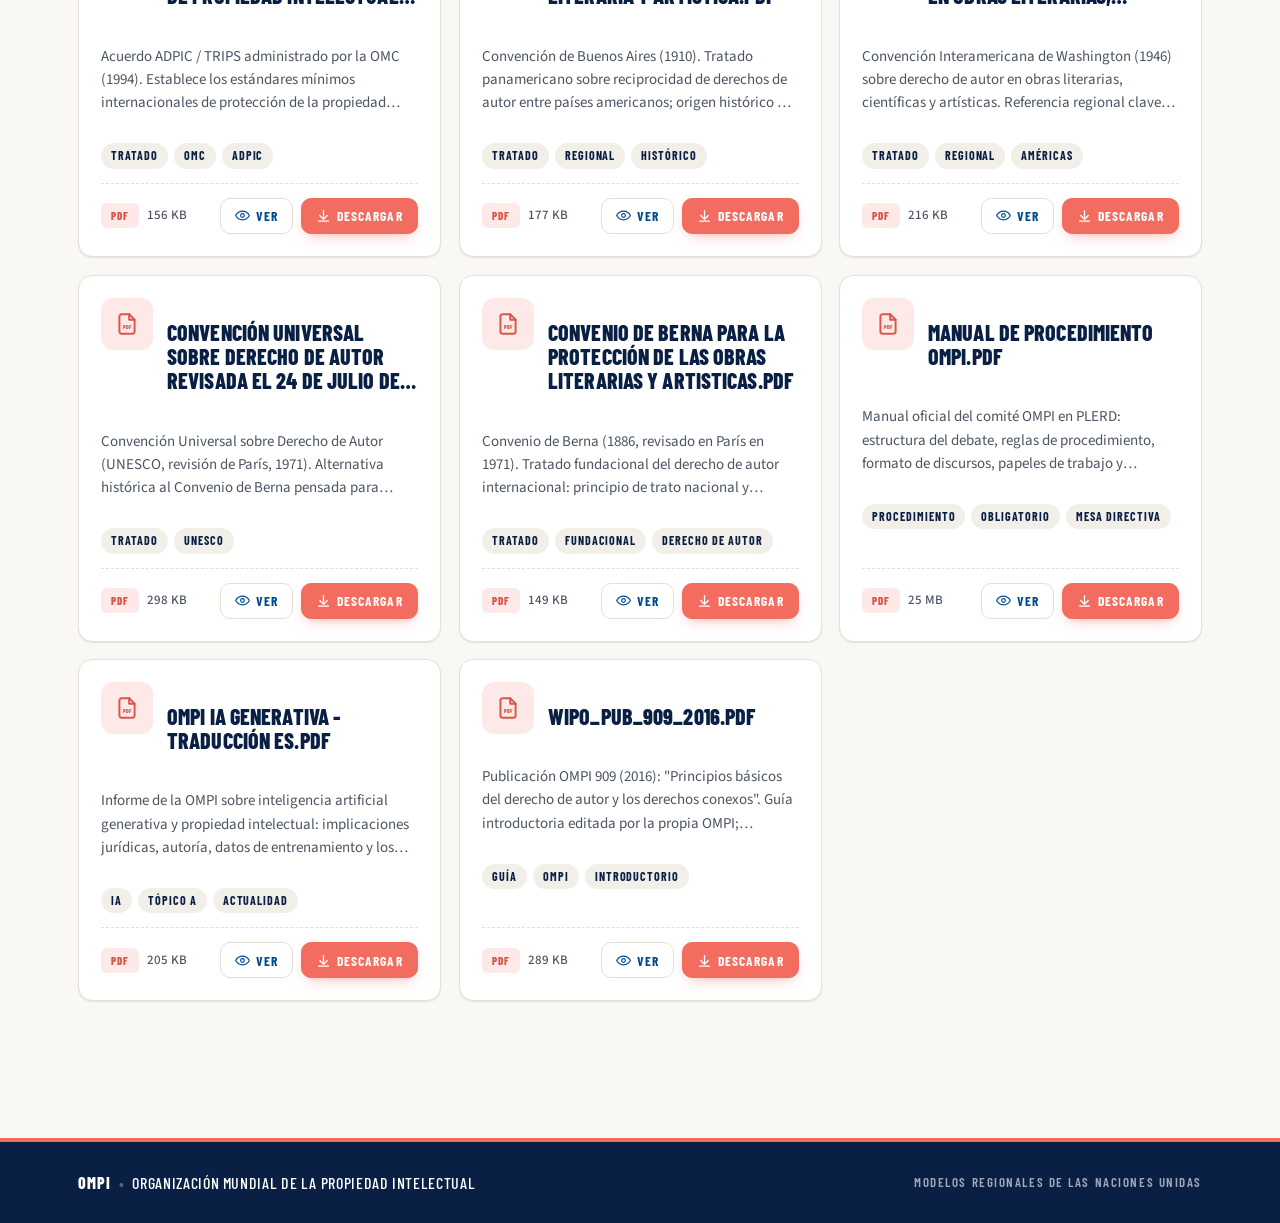
==== commit 1606d142: "Add files via upload" ====
--- a/index.html
+++ b/index.html
@@ -3,13 +3,13 @@
 <head>
   <meta charset="utf-8" />
   <meta name="viewport" content="width=device-width, initial-scale=1, viewport-fit=cover" />
-  <meta name="theme-color" content="#02224A" />
-  <meta name="description" content="Acceso a documentos oficiales · OMPI — PLERD. Búsqueda, navegación y descarga de tratados, manuales y publicaciones del comité." />
-  <title>Acceso a Documentos oficiales · OMPI — PLERD</title>
+  <meta name="theme-color" content="#0A1F44" />
+  <meta name="description" content="Acceso a Documentos oficiales · OMPI — Modelos Regionales de las Naciones Unidas. Tratados, talleres y manuales para los delegados del comité." />
+  <title>Acceso a Documentos oficiales · OMPI</title>
 
   <link rel="preconnect" href="https://fonts.googleapis.com" />
   <link rel="preconnect" href="https://fonts.gstatic.com" crossorigin />
-  <link href="https://fonts.googleapis.com/css2?family=Barlow:wght@500;600;700;800&family=Source+Sans+3:wght@400;500;600;700&display=swap" rel="stylesheet" />
+  <link href="https://fonts.googleapis.com/css2?family=Barlow:wght@500;600;700;800&family=Barlow+Condensed:wght@700;800;900&family=Source+Sans+3:wght@400;500;600;700&display=swap" rel="stylesheet" />
   <link rel="stylesheet" href="styles.css" />
   <link rel="icon" type="image/png" href="isotipo.png" />
 </head>
@@ -18,21 +18,14 @@
 
   <header class="site-header" role="banner">
     <div class="container header-inner">
-      <a class="brand" href="#/" aria-label="OMPI · PLERD — Inicio">
-        <!--
-          ISOTIPO OMPI — usa el archivo `isotipo.png` ubicado en la
-          carpeta raíz del proyecto. Reemplázalo libremente.
-        -->
+      <a class="brand" href="#/" aria-label="OMPI · Modelos Regionales — Inicio">
         <span class="brand-iso">
           <img src="isotipo.png" alt="OMPI" />
         </span>
-
-        <!-- Isotipo MR (Modelos Regionales) — PNG blanco sobre fondo transparente. -->
         <span class="brand-divider" aria-hidden="true"></span>
         <span class="brand-secondary-mark has-img" aria-label="Modelos Regionales">
           <img src="mr.png" alt="MR · Modelos Regionales" />
         </span>
-
         <span class="brand-text">
           <span class="brand-primary">Comité OMPI</span>
           <span class="brand-subtitle">Modelos Regionales de las Naciones Unidas</span>
--- a/styles.css
+++ b/styles.css
@@ -1,65 +1,46 @@
 /* =========================================================
    OMPI · Modelos Regionales ONU — Acceso a Documentos
-   Fondo azul oscuro gradiente · cards claras · acentos coral
-   + transiciones y hover con contraste.
+   Estética inspirada en la marca CELIDER · MR-ONU:
+   fondo blanco con textura de papel, banda coral diagonal,
+   badges navy con tipografía condensada en mayúsculas.
    ========================================================= */
 
 :root {
-  /* Paleta */
-  --navy-950: #001A3D;
-  --navy-900: #002554;
-  --navy-800: #013064;
+  /* Paleta institucional */
+  --navy-950: #061533;
+  --navy-900: #0A1F44;   /* badge / containers / títulos */
+  --navy-800: #0F2A5C;
   --navy-700: #014A8F;
   --blue-500: #0099E0;
-  --blue-400: #2BB1ED;
   --blue-300: #4FC7F5;
-  --blue-200: #87DAF8;
   --blue-100: #B7E3F4;
   --blue-50:  #E6F5FC;
-  --coral:    #FF6F61;
-  --coral-300:#FF9E94;
-  --coral-700:#E0584B;
-
-  /* Neutros (para superficies claras) */
-  --ink:      #0F172A;
+  --coral:    #F26C5F;
+  --coral-300:#F89A91;
+  --coral-700:#D9554A;
+
+  /* Neutros */
+  --paper:    #FAF8F4;
+  --paper-2:  #F2EFE9;
+  --ink:      #0A1F44;
   --ink-2:    #1F2937;
-  --muted:    #475569;
-  --muted-2:  #94A3B8;
-  --line:     #E2E8F0;
-  --line-2:   #EEF2F6;
+  --muted:    #4B5563;
+  --muted-2:  #9CA3AF;
+  --line:     #E5E0D6;
+  --line-2:   #EEEBE2;
   --surface:  #FFFFFF;
-  --surface-2:#F1F5F9;
-
-  /* Texto sobre fondo oscuro */
-  --on-dark:     #FFFFFF;
-  --on-dark-70:  rgba(255,255,255,.78);
-  --on-dark-55:  rgba(255,255,255,.62);
-  --on-dark-30:  rgba(255,255,255,.30);
-  --line-dark:   rgba(255,255,255,.14);
-
-  /* Gradientes — variedad: coral, azul claro, deep, glass */
-  --grad-coral:   linear-gradient(135deg, #FF9E94 0%, #FF6F61 55%, #E0584B 100%);
-  --grad-coral-soft: linear-gradient(135deg, #FFB1A6 0%, #FF7E6F 100%);
-  --grad-sky:     linear-gradient(135deg, #4FC7F5 0%, #0099E0 100%);
-  --grad-sky-soft:linear-gradient(135deg, #B7E3F4 0%, #4FC7F5 100%);
-  --grad-deep:    linear-gradient(135deg, #002554 0%, #014A8F 60%, #0099E0 110%);
-  --grad-white:   linear-gradient(180deg, rgba(255,255,255,.96), rgba(255,255,255,.88));
-
-  /* Fondo del sitio (azul oscuro con halos coral + cyan) */
-  --bg-image:
-    radial-gradient(ellipse 70% 60% at 12% -8%, rgba(79,199,245,.22) 0%, transparent 60%),
-    radial-gradient(ellipse 60% 55% at 95% 10%, rgba(255,111,97,.18) 0%, transparent 60%),
-    radial-gradient(ellipse 80% 60% at 80% 100%, rgba(0,153,224,.16) 0%, transparent 60%),
-    linear-gradient(165deg, #001A3D 0%, #002554 38%, #013064 70%, #014A8F 100%);
-
-  /* Radii / shadows */
+  --surface-2:#F6F3EC;
+
+  /* Sombras */
+  --shadow-1: 0 1px 2px rgba(10, 31, 68, .06), 0 1px 1px rgba(10, 31, 68, .04);
+  --shadow-2: 0 16px 32px -16px rgba(10, 31, 68, .22), 0 6px 14px -6px rgba(10, 31, 68, .12);
+  --shadow-navy:  0 22px 40px -18px rgba(10, 31, 68, .45);
+  --shadow-coral: 0 22px 40px -18px rgba(242, 108, 95, .55);
+
   --radius:    14px;
   --radius-sm: 8px;
+  --radius-lg: 22px;
   --radius-pill: 999px;
-  --shadow-1: 0 1px 2px rgba(0, 26, 61, .35), 0 1px 1px rgba(0, 26, 61, .15);
-  --shadow-2: 0 18px 40px -16px rgba(0, 26, 61, .55), 0 6px 14px -6px rgba(0, 26, 61, .35);
-  --shadow-coral: 0 16px 32px -12px rgba(255, 111, 97, .55);
-  --shadow-sky:   0 16px 32px -12px rgba(0, 153, 224, .55);
 
   --header-h: 76px;
   --maxw: 1180px;
@@ -69,6 +50,9 @@
   --t-fast: .18s;
   --t-base: .28s;
   --t-slow: .45s;
+
+  /* Textura de papel — SVG noise inline */
+  --paper-texture: url("data:image/svg+xml;utf8,<svg xmlns='http://www.w3.org/2000/svg' width='300' height='300'><filter id='n'><feTurbulence type='fractalNoise' baseFrequency='0.85' numOctaves='2' stitchTiles='stitch'/><feColorMatrix values='0 0 0 0 0.04  0 0 0 0 0.08  0 0 0 0 0.15  0 0 0 0.08 0'/></filter><rect width='100%25' height='100%25' filter='url(%23n)'/></svg>");
 }
 
 * { box-sizing: border-box; }
@@ -76,7 +60,7 @@
 html, body {
   margin: 0;
   padding: 0;
-  color: var(--on-dark);
+  color: var(--ink);
   font-family: 'Source Sans 3', -apple-system, BlinkMacSystemFont, 'Segoe UI', Roboto, Helvetica, Arial, sans-serif;
   font-size: 17px;
   line-height: 1.6;
@@ -88,15 +72,23 @@
 html { scroll-behavior: smooth; }
 
 body {
-  background: var(--bg-image) fixed;
-  background-size: cover;
-  background-repeat: no-repeat;
+  background:
+    var(--paper-texture),
+    radial-gradient(ellipse 80% 60% at 100% 0%, rgba(242, 108, 95, .06) 0%, transparent 50%),
+    radial-gradient(ellipse 70% 50% at 0% 100%, rgba(0, 153, 224, .05) 0%, transparent 50%),
+    var(--paper);
+  background-attachment: fixed;
+  background-size: 300px 300px, auto, auto, auto;
+  background-repeat: repeat, no-repeat, no-repeat, no-repeat;
+  /* El hero rompe el ancho del contenedor con margin-inline negativo:
+     evitamos cualquier scroll horizontal residual. */
+  overflow-x: clip;
 }
 
 h1, h2, h3, h4 {
-  font-family: 'Barlow', -apple-system, BlinkMacSystemFont, 'Segoe UI', Roboto, sans-serif;
+  font-family: 'Barlow', sans-serif;
   letter-spacing: -.01em;
-  color: var(--on-dark);
+  color: var(--navy-900);
 }
 
 a { color: inherit; text-decoration: none; }
@@ -106,22 +98,14 @@
   border-radius: 6px;
 }
 
-.container {
-  max-width: var(--maxw);
-  margin: 0 auto;
-  padding: 0 28px;
-}
+.container { max-width: var(--maxw); margin: 0 auto; padding: 0 28px; }
 
 .skip-link {
   position: absolute;
-  left: -9999px;
-  top: 8px;
-  background: var(--coral);
-  color: #fff;
-  padding: 10px 14px;
-  border-radius: 8px;
-  z-index: 100;
-  font-weight: 700;
+  left: -9999px; top: 8px;
+  background: var(--coral); color: #fff;
+  padding: 10px 14px; border-radius: 8px;
+  z-index: 100; font-weight: 700;
 }
 .skip-link:focus { left: 12px; }
 
@@ -130,471 +114,389 @@
   position: sticky;
   top: 0;
   z-index: 30;
-  background: linear-gradient(180deg, rgba(0,26,61,.92) 0%, rgba(1,48,100,.78) 100%);
-  backdrop-filter: saturate(180%) blur(18px);
-  -webkit-backdrop-filter: saturate(180%) blur(18px);
-  border-bottom: 1px solid var(--line-dark);
-  box-shadow: 0 10px 30px -16px rgba(0, 0, 0, .35);
+  background: rgba(255, 255, 255, .88);
+  backdrop-filter: saturate(180%) blur(14px);
+  -webkit-backdrop-filter: saturate(180%) blur(14px);
+  border-bottom: 1px solid var(--line);
 }
 .header-inner {
   min-height: var(--header-h);
-  display: flex;
-  align-items: center;
-  gap: 22px;
-  padding-top: 12px;
-  padding-bottom: 12px;
-}
-
-.brand {
-  display: inline-flex;
-  align-items: center;
-  gap: 14px;
-  flex-shrink: 0;
-}
-
-/* Isotipos en blanco sobre header oscuro */
+  display: flex; align-items: center; gap: 22px;
+  padding-top: 12px; padding-bottom: 12px;
+}
+
+.brand { display: inline-flex; align-items: center; gap: 14px; flex-shrink: 0; }
+
+/* Isotipo OMPI — el PNG es navy oscuro; se ve nativo sobre header blanco */
 .brand-iso {
-  display: inline-flex;
-  align-items: center;
-  justify-content: center;
-  width: 50px;
-  height: 50px;
-  flex-shrink: 0;
-  /* Glow base discreto; se enciende en hover */
-  filter: drop-shadow(0 0 0 rgba(255, 255, 255, 0));
+  display: inline-flex; align-items: center; justify-content: center;
+  width: 50px; height: 50px; flex-shrink: 0;
+  filter: drop-shadow(0 0 0 rgba(10, 31, 68, 0));
   transition: filter var(--t-base) var(--ease-out);
 }
-.brand-iso img {
-  display: block;
-  width: 100%;
-  height: 100%;
-  object-fit: contain;
-  filter: brightness(0) invert(1);
-}
-.brand:hover .brand-iso {
-  filter: drop-shadow(0 0 10px rgba(255, 255, 255, .18));
-}
-
-.brand-divider {
-  width: 1px;
-  height: 36px;
-  background: var(--line-dark);
-  flex-shrink: 0;
-}
-
+.brand-iso img { display: block; width: 100%; height: 100%; object-fit: contain; }
+.brand:hover .brand-iso { filter: drop-shadow(0 0 10px rgba(10, 31, 68, .14)); }
+
+.brand-divider { width: 1px; height: 36px; background: var(--line); flex-shrink: 0; }
+
+/* mr.png viene en blanco; lo recoloreamos a navy para que se vea sobre fondo claro */
 .brand-secondary-mark {
-  display: inline-flex;
-  align-items: center;
-  justify-content: center;
-  width: 50px;
-  height: 50px;
+  display: inline-flex; align-items: center; justify-content: center;
+  width: 50px; height: 50px;
   border-radius: 10px;
-  border: 1px dashed rgba(255,255,255,.35);
-  flex-shrink: 0;
-  overflow: hidden;
-  color: #fff;
-  filter: drop-shadow(0 0 0 rgba(255, 255, 255, 0));
+  border: 1px dashed rgba(10, 31, 68, .25);
+  flex-shrink: 0; overflow: hidden;
+  color: var(--navy-900);
+  filter: drop-shadow(0 0 0 rgba(10, 31, 68, 0));
   transition: border-color var(--t-base) var(--ease-out), background var(--t-base) var(--ease-out), filter var(--t-base) var(--ease-out);
 }
-.brand:hover .brand-secondary-mark { border-color: var(--coral); background: rgba(255,111,97,.12); }
-
-/* Cuando contiene un <img> real, quitamos el borde de placeholder
-   y dejamos crecer en ancho para respetar la proporción del logo. */
+.brand:hover .brand-secondary-mark { border-color: var(--coral); background: rgba(242, 108, 95, .08); }
 .brand-secondary-mark.has-img {
-  width: auto;
-  min-width: 90px;
-  max-width: 160px;
-  height: 44px;
-  border: 0;
-  border-radius: 0;
-  padding: 2px 0;
+  width: auto; min-width: 90px; max-width: 160px;
+  height: 44px; border: 0; border-radius: 0; padding: 2px 0;
 }
 .brand-secondary-mark.has-img img {
-  width: auto;
-  max-width: 100%;
-  height: 100%;
-  object-fit: contain;
-  /* mr.png ya es blanco con fondo transparente: no necesita invertirse */
-  filter: none;
+  width: auto; max-width: 100%; height: 100%; object-fit: contain;
+  /* white PNG → recolor a navy */
+  filter: brightness(0) saturate(100%) invert(11%) sepia(63%) saturate(2400%) hue-rotate(208deg) brightness(95%) contrast(102%);
 }
 .brand:hover .brand-secondary-mark.has-img {
   background: transparent;
-  filter: drop-shadow(0 0 10px rgba(255, 255, 255, .18));
-}
-
-/* Fallback para un <img> sin la clase .has-img (p. ej. un isotipo
-   oscuro que sí necesita pintarse en blanco). */
-.brand-secondary-mark:not(.has-img) img {
-  display: block;
-  width: 100%;
-  height: 100%;
-  object-fit: contain;
-  filter: brightness(0) invert(1);
-}
+  filter: drop-shadow(0 0 10px rgba(10, 31, 68, .14));
+}
+.brand-secondary-mark:not(.has-img) img { display: block; width: 100%; height: 100%; object-fit: contain; }
 .brand-placeholder {
-  font-family: 'Barlow', sans-serif;
-  font-weight: 700;
-  font-size: 11px;
-  letter-spacing: .12em;
-  color: rgba(255,255,255,.9);
+  font-family: 'Barlow Condensed', sans-serif;
+  font-weight: 800; font-size: 12px; letter-spacing: .12em;
+  color: var(--navy-900);
 }
 
 .brand-text { display: inline-flex; flex-direction: column; line-height: 1.15; }
 .brand-primary {
-  font-family: 'Barlow', sans-serif;
-  font-weight: 700;
-  font-size: 18px;
-  color: #fff;
-  letter-spacing: -.01em;
+  font-family: 'Barlow Condensed', sans-serif;
+  font-weight: 800; font-size: 20px;
+  color: var(--navy-900);
+  letter-spacing: .04em; text-transform: uppercase;
 }
 .brand-subtitle {
   font-family: 'Source Sans 3', sans-serif;
-  font-weight: 500;
-  font-size: 12.5px;
-  color: rgba(255,255,255,.78);
-  letter-spacing: .03em;
+  font-weight: 500; font-size: 12.5px;
+  color: var(--muted); letter-spacing: .03em;
 }
 
 /* Buscador */
 .search { position: relative; flex: 1; max-width: 560px; margin-left: auto; }
 .search input {
-  width: 100%;
-  height: 48px;
+  width: 100%; height: 48px;
   padding: 0 48px 0 46px;
-  background: rgba(255,255,255,.10);
-  border: 1.5px solid rgba(255,255,255,.18);
+  background: var(--surface-2);
+  border: 1.5px solid transparent;
   border-radius: var(--radius);
-  font: inherit;
-  font-size: 16px;
-  color: #fff;
-  transition: background var(--t-fast), border-color var(--t-fast), box-shadow var(--t-fast), color var(--t-fast);
-}
-.search input::placeholder { color: rgba(255,255,255,.7); }
-.search input:hover { background: rgba(255,255,255,.16); border-color: rgba(255,255,255,.32); }
+  font: inherit; font-size: 16px; color: var(--ink);
+  transition: background var(--t-fast), border-color var(--t-fast), box-shadow var(--t-fast);
+}
+.search input::placeholder { color: var(--muted); }
+.search input:hover { background: var(--paper-2); }
 .search input:focus {
   background: #fff;
-  color: var(--ink);
   border-color: var(--coral);
-  box-shadow: 0 0 0 5px rgba(255, 111, 97, .28);
+  box-shadow: 0 0 0 5px rgba(242, 108, 95, .18);
   outline: none;
 }
-.search input:focus::placeholder { color: var(--muted); }
 .search-icon {
-  position: absolute;
-  left: 14px; top: 50%; transform: translateY(-50%);
-  width: 20px; height: 20px;
-  color: rgba(255,255,255,.9);
+  position: absolute; left: 14px; top: 50%; transform: translateY(-50%);
+  width: 20px; height: 20px; color: var(--navy-700);
   pointer-events: none;
-  transition: color var(--t-fast);
-}
-.search:focus-within .search-icon { color: var(--coral-700); }
+}
 .search-kbd {
-  position: absolute;
-  right: 12px; top: 50%; transform: translateY(-50%);
-  font-family: inherit;
-  font-size: 12px;
-  font-weight: 600;
-  color: rgba(255,255,255,.85);
-  background: rgba(255,255,255,.12);
-  border: 1px solid rgba(255,255,255,.22);
-  border-radius: 6px;
-  padding: 3px 8px;
-  line-height: 1;
-  transition: all var(--t-fast);
-}
-.search:focus-within .search-kbd {
-  color: var(--muted);
-  background: var(--surface-2);
-  border-color: var(--line);
+  position: absolute; right: 12px; top: 50%; transform: translateY(-50%);
+  font-family: inherit; font-size: 12px; font-weight: 700;
+  color: var(--muted); background: #fff;
+  border: 1px solid var(--line); border-radius: 6px;
+  padding: 3px 8px; line-height: 1;
 }
 
 /* ============================ Breadcrumb ============================ */
 .breadcrumb {
-  display: flex;
-  flex-wrap: wrap;
-  align-items: center;
-  gap: 4px;
-  padding: 22px 0 4px;
-  color: var(--on-dark-70);
-  font-size: 14px;
-  font-weight: 500;
-}
+  display: flex; flex-wrap: wrap; align-items: center;
+  gap: 4px; padding: 22px 0 4px;
+  color: var(--muted); font-size: 14px; font-weight: 500;
+}
+/* Sin breadcrumb visible (p. ej. en home) → no ocupa espacio */
+.breadcrumb:empty { padding: 0; }
 .breadcrumb a {
-  color: var(--on-dark-70);
-  padding: 5px 10px;
-  border-radius: 6px;
+  color: var(--navy-700);
+  padding: 5px 10px; border-radius: 6px;
   transition: background var(--t-fast), color var(--t-fast), transform var(--t-fast);
 }
-.breadcrumb a:hover {
-  background: rgba(255,255,255,.12);
-  color: #fff;
-  transform: translateY(-1px);
-}
-.breadcrumb .sep { color: var(--on-dark-30); }
-.breadcrumb .current { color: #fff; font-weight: 700; padding: 5px 0; }
-
-/* ============================ View ============================ */
+.breadcrumb a:hover { background: var(--paper-2); color: var(--navy-900); transform: translateY(-1px); }
+.breadcrumb .sep { color: var(--muted-2); }
+.breadcrumb .current { color: var(--navy-900); font-weight: 700; padding: 5px 0; }
+
+/* ============================ View animations ============================ */
 .view { padding-bottom: 80px; }
-
-/* Animación de entrada de cada vista — al re-render, los hijos nuevos
-   disparan la animación de forma natural. */
 @keyframes viewEnter {
   from { opacity: 0; transform: translateY(14px); filter: blur(2px); }
   to   { opacity: 1; transform: translateY(0);    filter: blur(0); }
 }
-#view > * {
-  animation: viewEnter .45s var(--ease-out) both;
-}
+#view > * { animation: viewEnter .45s var(--ease-out) both; }
 #view > *:nth-child(1) { animation-delay: 0ms; }
 #view > *:nth-child(2) { animation-delay: 80ms; }
 #view > *:nth-child(3) { animation-delay: 140ms; }
 #view > *:nth-child(4) { animation-delay: 200ms; }
-
-/* Cards/rows con stagger suave */
+#view > *:nth-child(5) { animation-delay: 260ms; }
+#view > *:nth-child(6) { animation-delay: 320ms; }
+#view > *:nth-child(7) { animation-delay: 380ms; }
+
 @keyframes itemEnter {
   from { opacity: 0; transform: translateY(10px) scale(.985); }
   to   { opacity: 1; transform: translateY(0)   scale(1); }
 }
-.grid > *, .list > * { animation: itemEnter .42s var(--ease-out) both; }
-.grid > *:nth-child(1), .list > *:nth-child(1) { animation-delay: 0ms; }
-.grid > *:nth-child(2), .list > *:nth-child(2) { animation-delay: 40ms; }
-.grid > *:nth-child(3), .list > *:nth-child(3) { animation-delay: 80ms; }
-.grid > *:nth-child(4), .list > *:nth-child(4) { animation-delay: 120ms; }
-.grid > *:nth-child(5), .list > *:nth-child(5) { animation-delay: 160ms; }
-.grid > *:nth-child(6), .list > *:nth-child(6) { animation-delay: 200ms; }
-.grid > *:nth-child(7), .list > *:nth-child(7) { animation-delay: 240ms; }
-.grid > *:nth-child(8), .list > *:nth-child(8) { animation-delay: 280ms; }
-.grid > *:nth-child(9), .list > *:nth-child(9) { animation-delay: 320ms; }
-.grid > *:nth-child(n+10), .list > *:nth-child(n+10) { animation-delay: 360ms; }
-
-/* ============================ Hero ============================ */
-/* Hero grande — coral gradient para máximo impacto */
-.hero {
+.grid > *, .list > *, .workshops > * { animation: itemEnter .42s var(--ease-out) both; }
+.grid > *:nth-child(1), .list > *:nth-child(1), .workshops > *:nth-child(1) { animation-delay: 0ms; }
+.grid > *:nth-child(2), .list > *:nth-child(2), .workshops > *:nth-child(2) { animation-delay: 60ms; }
+.grid > *:nth-child(3), .list > *:nth-child(3), .workshops > *:nth-child(3) { animation-delay: 120ms; }
+.grid > *:nth-child(4), .list > *:nth-child(4) { animation-delay: 180ms; }
+.grid > *:nth-child(5), .list > *:nth-child(5) { animation-delay: 240ms; }
+.grid > *:nth-child(6), .list > *:nth-child(6) { animation-delay: 300ms; }
+.grid > *:nth-child(n+7), .list > *:nth-child(n+7) { animation-delay: 360ms; }
+
+/* ============================ HERO BADGE ============================ */
+/* Sección de intro: edge-to-edge, ocupa el viewport al cargar.
+   Rompe el ancho del .container con margin-inline negativo. */
+.hero-badge {
   position: relative;
-  margin: 16px 0 36px;
-  padding: 44px 48px 48px;
-  border-radius: 24px;
-  background: var(--grad-coral);
-  color: #fff;
-  overflow: hidden;
-  isolation: isolate;
-  box-shadow: var(--shadow-coral);
-}
-.hero::before {
+  margin-inline: calc(50% - 50vw);   /* full-bleed */
+  margin-top: 0;
+  margin-bottom: 64px;
+  padding: 80px 24px;
+  display: flex; align-items: center; justify-content: center;
+  overflow: hidden; isolation: isolate;
+  border-radius: 0;
+  border: 0;
+  background: var(--surface);
+  background-image: var(--paper-texture);
+  background-size: 300px 300px;
+
+  /* Llena la pantalla visible debajo del header */
+  min-height: calc(100vh - var(--header-h));
+  min-height: calc(100svh - var(--header-h));
+}
+/* Banda diagonal coral — escala con la sección completa */
+.hero-badge::before {
   content: "";
   position: absolute;
-  inset: -30% -10% auto auto;
-  width: 540px;
-  height: 540px;
-  background: radial-gradient(closest-side, rgba(255,255,255,.35), transparent 70%);
-  z-index: -1;
-}
-.hero::after {
+  left: -10%; right: -10%;
+  top: 50%; height: 160px;
+  background: var(--coral);
+  transform: translateY(-50%) rotate(-7deg);
+  z-index: 0;
+  box-shadow: 0 22px 50px -22px rgba(242, 108, 95, .45);
+}
+/* Línea fina blanca paralela */
+.hero-badge::after {
   content: "";
   position: absolute;
-  inset: auto auto -40% -15%;
-  width: 480px;
-  height: 480px;
-  background: radial-gradient(closest-side, rgba(2, 37, 84, .55), transparent 70%);
-  z-index: -1;
-}
-.eyebrow {
+  left: -10%; right: -10%;
+  top: 50%; height: 8px;
+  background: rgba(255, 255, 255, .55);
+  transform: translateY(calc(-50% - 100px)) rotate(-7deg);
+  z-index: 1;
+}
+
+/* Indicador de scroll en la parte inferior del hero */
+.hero-scroll {
+  position: absolute;
+  left: 50%;
+  bottom: 28px;
+  transform: translateX(-50%);
   display: inline-flex;
+  flex-direction: column;
   align-items: center;
-  gap: 10px;
-  font-family: 'Barlow', sans-serif;
-  font-size: 12.5px;
+  gap: 8px;
+  color: var(--navy-900);
+  font-family: 'Barlow Condensed', sans-serif;
+  font-weight: 800;
+  font-size: 11.5px;
+  letter-spacing: .26em;
+  text-transform: uppercase;
+  text-decoration: none;
+  z-index: 3;
+  opacity: .75;
+  transition: opacity var(--t-fast), color var(--t-fast);
+}
+.hero-scroll:hover { opacity: 1; color: var(--coral-700); }
+.hero-scroll svg {
+  width: 22px; height: 22px;
+  animation: heroScrollBounce 1.8s var(--ease-out) infinite;
+}
+@keyframes heroScrollBounce {
+  0%, 100% { transform: translateY(0); }
+  50%      { transform: translateY(8px); }
+}
+
+.hero-card {
+  position: relative;
+  z-index: 2;
+  background: var(--navy-900);
+  color: #fff;
+  border-radius: 18px;
+  padding: 56px 64px 52px;
+  text-align: center;
+  max-width: 720px;
+  width: 100%;
+  box-shadow: var(--shadow-navy);
+  border: 3px solid var(--navy-800);
+}
+.hero-eyebrow {
+  display: inline-block;
+  font-family: 'Barlow Condensed', sans-serif;
   font-weight: 700;
+  font-size: 13px;
+  letter-spacing: .26em;
   text-transform: uppercase;
-  letter-spacing: .16em;
+  color: var(--coral-300);
+  margin-bottom: 22px;
+}
+.hero-title {
+  font-family: 'Barlow Condensed', sans-serif;
+  font-weight: 900;
+  font-size: clamp(64px, 11vw, 140px);
+  line-height: .88;
+  letter-spacing: -.01em;
+  text-transform: uppercase;
   color: #fff;
-  background: rgba(255,255,255,.18);
-  border: 1px solid rgba(255,255,255,.30);
-  padding: 8px 16px;
-  border-radius: var(--radius-pill);
-  backdrop-filter: blur(8px);
-}
-.eyebrow .dot {
+  margin: 0;
+  text-shadow: 0 4px 16px rgba(0,0,0,.18);
+}
+.hero-subtitle {
+  font-family: 'Barlow Condensed', sans-serif;
+  font-weight: 700;
+  font-size: clamp(15px, 1.7vw, 19px);
+  letter-spacing: .22em;
+  text-transform: uppercase;
+  color: rgba(255, 255, 255, .85);
+  margin: 18px 0 0;
+}
+.hero-tagline {
+  margin: 16px auto 0;
+  max-width: 540px;
+  font-size: 15.5px;
+  color: rgba(255, 255, 255, .72);
+  line-height: 1.55;
+}
+
+/* Hero compacto (carpetas/búsqueda) */
+.hero.compact {
+  position: relative;
+  padding: 32px 36px;
+  margin: 12px 0 28px;
+  background: var(--surface);
+  background-image: var(--paper-texture);
+  background-size: 300px 300px;
+  border: 1px solid var(--line);
+  border-radius: var(--radius);
+  border-left: 6px solid var(--coral);
+  box-shadow: var(--shadow-1);
+}
+.hero.compact .eyebrow {
+  display: inline-flex; align-items: center; gap: 10px;
+  font-family: 'Barlow Condensed', sans-serif;
+  font-weight: 800; font-size: 12px;
+  letter-spacing: .22em; text-transform: uppercase;
+  color: var(--coral-700);
+}
+.hero.compact .eyebrow .dot {
   width: 8px; height: 8px; border-radius: 50%;
-  background: #fff;
-  box-shadow: 0 0 0 4px rgba(255,255,255,.32);
-}
-.hero h1 {
-  font-family: 'Barlow', sans-serif;
-  font-size: clamp(36px, 5.4vw, 60px);
-  font-weight: 800;
-  letter-spacing: -.025em;
-  line-height: 1.02;
-  margin: 18px 0 14px;
-  color: #fff;
-  text-shadow: 0 2px 16px rgba(0,0,0,.18);
-}
-.hero h1 .accent {
-  background: linear-gradient(135deg, #FFFFFF 0%, #B7E3F4 100%);
-  -webkit-background-clip: text;
-  background-clip: text;
-  color: transparent;
-}
-.hero p {
-  color: rgba(255,255,255,.94);
-  max-width: 700px;
-  margin: 0;
-  font-size: clamp(16px, 1.6vw, 19px);
-  line-height: 1.55;
-}
-.hero-stats {
-  display: flex;
-  gap: 32px;
-  margin-top: 30px;
-  flex-wrap: wrap;
-  padding-top: 24px;
-  border-top: 1px solid rgba(255,255,255,.22);
-}
-.hero-stat { display: flex; flex-direction: column; gap: 2px; }
-.hero-stat strong {
-  font-family: 'Barlow', sans-serif;
-  font-weight: 800;
-  font-size: 28px;
-  color: #fff;
-}
-.hero-stat span {
-  color: rgba(255,255,255,.82);
-  font-size: 12px;
-  font-weight: 600;
-  text-transform: uppercase;
-  letter-spacing: .14em;
-}
-
-/* Hero compacto — azul claro/blanco con texto oscuro */
-.hero.compact {
-  padding: 30px 34px;
-  background: var(--grad-sky-soft);
-  color: var(--navy-900);
-  box-shadow: var(--shadow-sky);
-}
-.hero.compact::before, .hero.compact::after { display: none; }
+  background: var(--coral);
+  box-shadow: 0 0 0 4px rgba(242, 108, 95, .22);
+}
 .hero.compact h1 {
-  color: var(--navy-900);
-  font-size: clamp(26px, 3.4vw, 36px);
-  margin: 12px 0 8px;
-  text-shadow: none;
-}
-.hero.compact p { color: var(--navy-700); font-weight: 500; }
-.hero.compact .eyebrow {
-  color: var(--navy-900);
-  background: rgba(255,255,255,.6);
-  border-color: rgba(2,37,84,.12);
-  backdrop-filter: blur(6px);
-}
-.hero.compact .eyebrow .dot {
-  background: var(--coral);
-  box-shadow: 0 0 0 4px rgba(255,111,97,.25);
+  font-family: 'Barlow Condensed', sans-serif;
+  font-weight: 800; text-transform: uppercase;
+  letter-spacing: .01em; color: var(--navy-900);
+  font-size: clamp(28px, 4vw, 40px);
+  margin: 12px 0 6px; line-height: 1.05;
+}
+.hero.compact p {
+  color: var(--muted); margin: 0;
+  font-size: 16px; max-width: 640px;
 }
 
 /* ============================ Section head ============================ */
 .section-head {
-  display: flex;
-  align-items: center;
-  justify-content: space-between;
-  gap: 16px;
-  margin: 8px 0 16px;
-  flex-wrap: wrap;
+  display: flex; align-items: center; justify-content: space-between;
+  gap: 16px; margin: 8px 0 18px; flex-wrap: wrap;
 }
 .section-head h2 {
-  font-family: 'Barlow', sans-serif;
-  font-size: 24px;
-  font-weight: 700;
-  color: #fff;
-  margin: 0;
-  letter-spacing: -.01em;
-}
-.section-meta { color: var(--on-dark-70); font-size: 14px; font-weight: 500; }
+  font-family: 'Barlow Condensed', sans-serif;
+  font-size: 28px; font-weight: 800;
+  color: var(--navy-900); margin: 0;
+  letter-spacing: .02em; text-transform: uppercase;
+  display: flex; align-items: center; gap: 14px;
+}
+.section-head h2::before {
+  content: ""; width: 36px; height: 4px;
+  background: var(--coral); border-radius: 2px;
+}
+.section-meta { color: var(--muted); font-size: 14px; font-weight: 500; }
 
 /* ============================ Toolbar ============================ */
 .toolbar {
-  display: flex;
-  flex-wrap: wrap;
-  gap: 10px;
-  align-items: center;
-  margin-bottom: 24px;
+  display: flex; flex-wrap: wrap; gap: 10px;
+  align-items: center; margin-bottom: 22px;
 }
 .chip {
-  display: inline-flex;
-  align-items: center;
-  gap: 8px;
-  height: 40px;
-  padding: 0 18px;
-  background: rgba(255,255,255,.08);
-  border: 1.5px solid rgba(255,255,255,.18);
+  display: inline-flex; align-items: center; gap: 8px;
+  height: 40px; padding: 0 18px;
+  background: var(--surface);
+  border: 1.5px solid var(--line);
   border-radius: var(--radius-pill);
-  font-family: 'Source Sans 3', sans-serif;
-  font-weight: 600;
-  font-size: 14.5px;
-  color: #fff;
+  font-family: 'Barlow Condensed', sans-serif;
+  font-weight: 700; font-size: 14px;
+  letter-spacing: .08em; text-transform: uppercase;
+  color: var(--navy-700);
   cursor: pointer;
   transition: all var(--t-base) var(--ease-out);
-  position: relative;
-  overflow: hidden;
-}
-.chip::before {
-  content: "";
-  position: absolute;
-  inset: 0;
-  background: var(--grad-sky);
-  opacity: 0;
-  transition: opacity var(--t-base) var(--ease-out);
-  z-index: -1;
 }
 .chip:hover {
-  background: rgba(255,255,255,.16);
-  border-color: rgba(255,255,255,.36);
+  background: var(--paper-2);
+  border-color: var(--navy-700);
+  color: var(--navy-900);
   transform: translateY(-2px);
 }
 .chip[aria-pressed="true"] {
-  color: #fff;
-  border-color: transparent;
-  background: var(--grad-sky);
-  box-shadow: var(--shadow-sky);
-  transform: translateY(-1px);
+  background: var(--navy-900); color: #fff;
+  border-color: var(--navy-900);
+  box-shadow: 0 10px 22px -10px rgba(10, 31, 68, .45);
 }
 .chip-count {
-  font-size: 12px;
-  font-weight: 700;
-  color: rgba(255,255,255,.85);
-  background: rgba(255,255,255,.18);
-  padding: 2px 9px;
-  border-radius: 999px;
-  transition: all var(--t-base);
-}
-.chip[aria-pressed="true"] .chip-count { background: rgba(255,255,255,.25); color: #fff; }
+  font-size: 12px; font-weight: 800; letter-spacing: 0;
+  color: var(--muted); background: var(--surface-2);
+  padding: 2px 9px; border-radius: 999px;
+}
+.chip[aria-pressed="true"] .chip-count { background: rgba(255,255,255,.18); color: #fff; }
 
 .toolbar .spacer { flex: 1; }
 .toolbar .view-toggle {
   display: inline-flex;
-  border: 1.5px solid rgba(255,255,255,.18);
-  border-radius: 10px;
-  overflow: hidden;
-  background: rgba(255,255,255,.08);
+  border: 1.5px solid var(--line);
+  border-radius: 10px; overflow: hidden;
+  background: var(--surface);
 }
 .toolbar .view-toggle button {
-  background: transparent;
-  border: 0;
-  padding: 8px 12px;
-  cursor: pointer;
-  color: rgba(255,255,255,.7);
-  display: inline-flex;
-  align-items: center;
+  background: transparent; border: 0;
+  padding: 8px 12px; cursor: pointer;
+  color: var(--muted);
+  display: inline-flex; align-items: center;
   transition: all var(--t-fast);
 }
-.toolbar .view-toggle button:hover { color: #fff; background: rgba(255,255,255,.10); }
-.toolbar .view-toggle button[aria-pressed="true"] {
-  background: var(--grad-sky);
-  color: #fff;
-}
-.toolbar .view-toggle button + button { border-left: 1.5px solid rgba(255,255,255,.18); }
+.toolbar .view-toggle button:hover { color: var(--navy-900); background: var(--paper-2); }
+.toolbar .view-toggle button[aria-pressed="true"] { background: var(--navy-900); color: #fff; }
+.toolbar .view-toggle button + button { border-left: 1.5px solid var(--line); }
 .toolbar .view-toggle svg { width: 18px; height: 18px; }
 
-/* ============================ Cards ============================ */
+/* ============================ Cards (documentos) ============================ */
 .grid {
   display: grid;
   grid-template-columns: repeat(auto-fill, minmax(320px, 1fr));
@@ -603,49 +505,38 @@
 .list { display: flex; flex-direction: column; gap: 10px; }
 
 .card {
-  display: flex;
-  flex-direction: column;
-  gap: 14px;
+  display: flex; flex-direction: column; gap: 14px;
   padding: 22px;
   background: var(--surface);
-  border: 1.5px solid transparent;
+  border: 1.5px solid var(--line);
   border-radius: var(--radius);
-  transition:
-    border-color var(--t-base) var(--ease-out),
-    box-shadow var(--t-base) var(--ease-out),
-    transform var(--t-base) var(--ease-out);
-  position: relative;
-  overflow: hidden;
-  isolation: isolate;
+  transition: border-color var(--t-base) var(--ease-out), box-shadow var(--t-base) var(--ease-out), transform var(--t-base) var(--ease-out);
+  position: relative; overflow: hidden; isolation: isolate;
   box-shadow: var(--shadow-1);
   color: var(--ink);
 }
-/* Halo de hover (azul claro arriba-derecha) */
 .card::before {
   content: "";
   position: absolute;
   inset: -2px -2px auto auto;
-  width: 220px;
-  height: 220px;
-  background: radial-gradient(closest-side, rgba(79, 199, 245, .35), transparent 70%);
+  width: 220px; height: 220px;
+  background: radial-gradient(closest-side, rgba(242, 108, 95, .14), transparent 70%);
   opacity: 0;
   transition: opacity var(--t-base) var(--ease-out);
   z-index: -1;
 }
-/* Cinta superior coral en hover */
 .card::after {
   content: "";
-  position: absolute;
-  top: 0; left: 0; right: 0;
-  height: 3px;
-  background: var(--grad-coral);
+  position: absolute; top: 0; left: 0; right: 0;
+  height: 4px;
+  background: var(--coral);
   transform: scaleX(0);
   transform-origin: left center;
   transition: transform var(--t-base) var(--ease-out);
   z-index: 1;
 }
 .card:hover {
-  border-color: var(--blue-300);
+  border-color: var(--navy-900);
   box-shadow: var(--shadow-2);
   transform: translateY(-4px);
 }
@@ -658,228 +549,291 @@
   border-radius: 12px;
   display: inline-flex; align-items: center; justify-content: center;
   flex-shrink: 0;
-  transition: transform var(--t-base) var(--ease-spring);
-}
-.card:hover .card-icon { transform: scale(1.08) rotate(-3deg); }
-
+}
 .card-title {
-  font-family: 'Barlow', sans-serif;
-  font-size: 19px;
-  font-weight: 700;
+  font-family: 'Barlow Condensed', sans-serif;
+  font-size: 22px; font-weight: 800;
   color: var(--navy-900);
-  line-height: 1.25;
-  letter-spacing: -.01em;
+  line-height: 1.1; letter-spacing: .005em;
+  text-transform: uppercase;
+  display: -webkit-box;
+  -webkit-line-clamp: 3;
+  -webkit-box-orient: vertical;
+  overflow: hidden; word-break: break-word;
+  flex: 1; min-width: 0;
+  transition: color var(--t-fast);
+}
+.card-link { color: inherit; cursor: pointer; display: block; }
+.card-link:hover .card-title { color: var(--coral-700); }
+
+.card-desc {
+  color: var(--muted);
+  font-size: 15px; line-height: 1.55;
   display: -webkit-box;
   -webkit-line-clamp: 3;
   -webkit-box-orient: vertical;
   overflow: hidden;
-  word-break: break-word;
-  flex: 1;
-  min-width: 0;
-  transition: color var(--t-fast);
-}
-.card-link { color: inherit; cursor: pointer; display: block; }
-.card-link:hover .card-title { color: var(--coral-700); }
-
-.card-desc {
-  color: var(--muted);
-  font-size: 15px;
-  line-height: 1.55;
-  display: -webkit-box;
-  -webkit-line-clamp: 3;
-  -webkit-box-orient: vertical;
-  overflow: hidden;
 }
 
 .card-tags { display: flex; flex-wrap: wrap; gap: 6px; }
 .tag {
-  font-family: 'Source Sans 3', sans-serif;
-  font-size: 12px;
-  font-weight: 600;
-  color: var(--navy-700);
-  background: var(--blue-50);
+  font-family: 'Barlow Condensed', sans-serif;
+  font-size: 12px; font-weight: 700;
+  letter-spacing: .08em; text-transform: uppercase;
+  color: var(--navy-900);
+  background: var(--paper-2);
   padding: 3px 10px;
   border-radius: var(--radius-pill);
-  letter-spacing: .02em;
-  transition: background var(--t-fast), color var(--t-fast), transform var(--t-fast);
-}
-.tag:hover { background: var(--blue-100); transform: translateY(-1px); }
+  transition: background var(--t-fast), transform var(--t-fast);
+}
+.tag:hover { background: var(--blue-50); transform: translateY(-1px); }
 
 .card-foot {
-  display: flex;
-  align-items: center;
-  justify-content: space-between;
-  gap: 12px;
-  margin-top: auto;
+  display: flex; align-items: center; justify-content: space-between;
+  gap: 12px; margin-top: auto;
   padding-top: 14px;
   border-top: 1px dashed var(--line);
 }
 .card-meta {
-  display: flex;
-  align-items: center;
-  gap: 8px;
-  color: var(--muted);
-  font-size: 13px;
-  font-weight: 500;
+  display: flex; align-items: center; gap: 8px;
+  color: var(--muted); font-size: 13px; font-weight: 500;
 }
 
 .badge {
-  font-family: 'Barlow', sans-serif;
-  text-transform: uppercase;
-  letter-spacing: .08em;
-  font-weight: 700;
-  font-size: 11px;
-  padding: 4px 10px;
-  border-radius: 6px;
-  background: var(--surface-2);
-  color: var(--navy-700);
-}
-.badge.pdf { background: rgba(255, 111, 97, .14); color: var(--coral-700); }
+  font-family: 'Barlow Condensed', sans-serif;
+  text-transform: uppercase; letter-spacing: .1em;
+  font-weight: 800; font-size: 11px;
+  padding: 4px 10px; border-radius: 6px;
+  background: var(--surface-2); color: var(--navy-700);
+}
+.badge.pdf { background: rgba(242, 108, 95, .14); color: var(--coral-700); }
 .badge.img { background: #DCFCE7; color: #047857; }
 .badge.txt { background: #E0E7FF; color: #4338CA; }
 .badge.doc { background: var(--blue-50); color: var(--navy-700); }
-
-/* Botones mini en cards */
+.badge.taller { background: var(--coral); color: #fff; }
+
 .card-actions { display: flex; gap: 8px; flex-wrap: wrap; }
 .btn-mini {
-  display: inline-flex;
-  align-items: center;
-  gap: 6px;
-  height: 36px;
-  padding: 0 14px;
+  display: inline-flex; align-items: center; gap: 6px;
+  height: 36px; padding: 0 14px;
   border-radius: 10px;
-  font-family: 'Source Sans 3', sans-serif;
-  font-weight: 600;
-  font-size: 13.5px;
+  font-family: 'Barlow Condensed', sans-serif;
+  font-weight: 700; font-size: 13.5px;
+  letter-spacing: .08em; text-transform: uppercase;
   border: 1.5px solid var(--line);
-  background: var(--surface);
-  color: var(--navy-700);
+  background: var(--surface); color: var(--navy-700);
   cursor: pointer;
   transition: all var(--t-base) var(--ease-out);
-  text-decoration: none;
-  white-space: nowrap;
-  position: relative;
-  overflow: hidden;
-}
-.btn-mini::before {
-  content: "";
-  position: absolute;
-  inset: 0;
-  background: var(--grad-sky-soft);
-  opacity: 0;
-  transition: opacity var(--t-base);
-  z-index: -1;
+  text-decoration: none; white-space: nowrap;
 }
 .btn-mini:hover {
-  border-color: var(--blue-400);
+  border-color: var(--navy-900);
+  background: var(--paper-2);
   color: var(--navy-900);
   transform: translateY(-2px);
-  box-shadow: 0 8px 18px -8px rgba(0, 153, 224, .45);
-}
-.btn-mini:hover::before { opacity: 1; }
+  box-shadow: 0 8px 18px -8px rgba(10, 31, 68, .25);
+}
 .btn-mini:active { transform: translateY(0); }
 .btn-mini svg { width: 15px; height: 15px; }
 
 .btn-mini.btn-download {
-  background: var(--grad-coral);
+  background: var(--coral); color: #fff;
+  border-color: var(--coral);
+  box-shadow: 0 6px 14px -6px rgba(242, 108, 95, .55);
+}
+.btn-mini.btn-download:hover {
+  background: var(--coral-700);
+  border-color: var(--coral-700);
   color: #fff;
-  border-color: transparent;
-  box-shadow: 0 6px 14px -6px rgba(255, 111, 97, .55);
-}
-.btn-mini.btn-download::before {
-  background: linear-gradient(135deg, #FFB1A6 0%, #FF6F61 100%);
-  opacity: 0;
-}
-.btn-mini.btn-download:hover {
-  color: #fff;
-  border-color: transparent;
-  box-shadow: 0 12px 26px -10px rgba(255, 111, 97, .75);
-  transform: translateY(-2px);
-}
-.btn-mini.btn-download:hover::before { opacity: 1; }
-
-/* ============================ Rows (modo lista) ============================ */
+  box-shadow: 0 12px 26px -10px rgba(242, 108, 95, .65);
+}
+
+/* ============================ Rows ============================ */
 .row {
   display: grid;
-  grid-template-columns: 48px 1fr auto;
-  align-items: center;
-  gap: 16px;
+  /* minmax(0, 1fr) permite que la columna del título se encoja por
+     debajo de su ancho intrínseco y respete el ellipsis. */
+  grid-template-columns: 48px minmax(0, 1fr) auto;
+  align-items: center; gap: 16px;
   padding: 14px 18px;
   background: var(--surface);
-  border: 1.5px solid transparent;
+  border: 1.5px solid var(--line);
   border-radius: 12px;
   box-shadow: var(--shadow-1);
-  position: relative;
-  overflow: hidden;
+  position: relative; overflow: hidden;
   transition: border-color var(--t-base), background var(--t-base), box-shadow var(--t-base), transform var(--t-base);
-  color: var(--ink);
 }
 .row::before {
   content: "";
-  position: absolute;
-  left: 0; top: 0; bottom: 0;
+  position: absolute; left: 0; top: 0; bottom: 0;
   width: 4px;
-  background: var(--grad-coral);
-  transform: scaleY(0);
-  transform-origin: top;
+  background: var(--coral);
+  transform: scaleY(0); transform-origin: top;
   transition: transform var(--t-base) var(--ease-out);
 }
 .row:hover {
-  border-color: var(--blue-300);
-  background: #FBFDFF;
+  border-color: var(--navy-900);
+  background: #fff;
   box-shadow: var(--shadow-2);
   transform: translateX(4px);
 }
 .row:hover::before { transform: scaleY(1); }
 
-.row-main { display: flex; flex-direction: column; gap: 4px; min-width: 0; }
+.row-main {
+  display: flex;
+  flex-direction: column;
+  gap: 4px;
+  min-width: 0;
+  overflow: hidden;
+}
+/* Cuando el <a> es a la vez .row-title-link y .row-main necesita el mismo
+   display:flex (un display:block aquí rompía el clipping de los hijos). */
+.row-title-link {
+  cursor: pointer;
+  display: flex;
+  flex-direction: column;
+  text-decoration: none;
+  color: inherit;
+}
 .row-title {
-  font-family: 'Barlow', sans-serif;
-  font-weight: 700;
-  font-size: 16.5px;
+  display: block;
+  width: 100%;
+  font-family: 'Barlow Condensed', sans-serif;
+  font-weight: 800; font-size: 18px;
   color: var(--navy-900);
-  overflow: hidden;
-  text-overflow: ellipsis;
-  white-space: nowrap;
-  letter-spacing: -.005em;
+  overflow: hidden; text-overflow: ellipsis; white-space: nowrap;
+  letter-spacing: .01em; text-transform: uppercase;
   transition: color var(--t-fast);
 }
-.row-title-link { cursor: pointer; display: block; }
 .row-title-link:hover .row-title { color: var(--coral-700); }
 .row-desc {
-  font-size: 14px;
-  color: var(--muted);
-  overflow: hidden;
-  text-overflow: ellipsis;
-  white-space: nowrap;
+  display: block;
+  width: 100%;
+  font-size: 14px; color: var(--muted);
+  overflow: hidden; text-overflow: ellipsis; white-space: nowrap;
 }
 .row-meta {
+  display: inline-flex; align-items: center; gap: 8px;
+  font-size: 13px; color: var(--muted);
+  font-weight: 500; white-space: nowrap;
+}
+.row-icon {
+  width: 44px; height: 44px; border-radius: 10px;
+  display: flex; align-items: center; justify-content: center;
+  flex-shrink: 0;
+}
+.row-actions {
   display: inline-flex;
   align-items: center;
   gap: 8px;
-  font-size: 13px;
-  color: var(--muted);
-  font-weight: 500;
-  white-space: nowrap;
-}
-.row-icon {
-  width: 44px; height: 44px;
-  border-radius: 10px;
-  display:flex; align-items:center; justify-content:center;
-  transition: transform var(--t-base) var(--ease-spring);
-}
-.row:hover .row-icon { transform: scale(1.08) rotate(-3deg); }
-.row-actions { display: inline-flex; gap: 6px; }
-
-/* Icon backgrounds por tipo */
+  flex-shrink: 0;
+}
+
 .ic { width: 26px; height: 26px; }
-.ic-pdf { background: rgba(255,111,97,.14); color: var(--coral-700); }
+.ic-pdf { background: rgba(242, 108, 95, .14); color: var(--coral-700); }
 .ic-img { background: #DCFCE7; color: #047857; }
 .ic-txt { background: #E0E7FF; color: #4338CA; }
 .ic-doc { background: var(--blue-50); color: var(--navy-700); }
 .ic-zip { background: #FEF3C7; color: #92400E; }
 .ic-default { background: var(--surface-2); color: var(--muted); }
 .ic-folder { background: var(--blue-100); color: var(--navy-700); }
+
+/* ============================ Talleres ============================ */
+.workshops {
+  display: grid;
+  grid-template-columns: repeat(auto-fill, minmax(300px, 1fr));
+  gap: 18px;
+  margin-bottom: 40px;
+}
+.workshop {
+  position: relative;
+  display: flex; flex-direction: column; gap: 18px;
+  padding: 26px 26px 24px;
+  background: var(--navy-900);
+  background-image:
+    radial-gradient(circle at 110% -10%, rgba(242, 108, 95, .35) 0%, transparent 55%),
+    linear-gradient(var(--navy-900), var(--navy-900));
+  color: #fff;
+  border-radius: var(--radius);
+  text-decoration: none;
+  overflow: hidden; isolation: isolate;
+  border: 2px solid var(--navy-800);
+  box-shadow: var(--shadow-navy);
+  transition: transform var(--t-base) var(--ease-out), box-shadow var(--t-base) var(--ease-out), border-color var(--t-base) var(--ease-out);
+  min-height: 220px;
+}
+.workshop::before {
+  content: "";
+  position: absolute;
+  left: -20%; right: -20%;
+  bottom: -45%; height: 70%;
+  background: var(--coral);
+  transform: rotate(-8deg);
+  z-index: -1;
+  opacity: .9;
+  transition: transform var(--t-base) var(--ease-out), opacity var(--t-base) var(--ease-out);
+}
+.workshop:hover {
+  transform: translateY(-4px);
+  border-color: var(--coral);
+  box-shadow: 0 28px 50px -22px rgba(10, 31, 68, .55), var(--shadow-coral);
+}
+.workshop:hover::before {
+  transform: rotate(-6deg) translateY(-8px);
+  opacity: 1;
+}
+
+.workshop-top {
+  display: flex; justify-content: space-between;
+  align-items: flex-start; gap: 12px;
+}
+.workshop-tag {
+  display: inline-flex; align-items: center; gap: 8px;
+  font-family: 'Barlow Condensed', sans-serif;
+  font-weight: 800; font-size: 12px;
+  letter-spacing: .22em; text-transform: uppercase;
+  color: #fff; background: var(--coral);
+  padding: 6px 12px; border-radius: var(--radius-pill);
+  box-shadow: 0 6px 14px -6px rgba(242, 108, 95, .55);
+}
+.workshop-arrow {
+  display: inline-flex; align-items: center; justify-content: center;
+  width: 40px; height: 40px; border-radius: 999px;
+  background: rgba(255, 255, 255, .14);
+  border: 1px solid rgba(255, 255, 255, .25);
+  color: #fff;
+  transition: transform var(--t-base) var(--ease-spring), background var(--t-base);
+}
+.workshop:hover .workshop-arrow {
+  transform: translate(4px, -4px) rotate(8deg);
+  background: rgba(255, 255, 255, .22);
+}
+.workshop-arrow svg { width: 18px; height: 18px; }
+
+.workshop-title {
+  font-family: 'Barlow Condensed', sans-serif;
+  font-weight: 900;
+  font-size: clamp(26px, 3vw, 32px);
+  line-height: 1.02; letter-spacing: .005em;
+  text-transform: uppercase;
+  color: #fff; margin: 0;
+  text-shadow: 0 2px 12px rgba(0,0,0,.18);
+}
+.workshop-desc {
+  margin: 0;
+  font-size: 14.5px; line-height: 1.5;
+  color: rgba(255,255,255,.82);
+  max-width: 460px;
+}
+.workshop-foot {
+  display: flex; align-items: center; gap: 8px;
+  margin-top: auto;
+  font-family: 'Barlow Condensed', sans-serif;
+  font-weight: 700; font-size: 12px;
+  letter-spacing: .18em; text-transform: uppercase;
+  color: rgba(255,255,255,.7);
+}
+.workshop-foot svg { width: 14px; height: 14px; }
 
 /* ============================ File detail ============================ */
 .file-detail {
@@ -895,18 +849,14 @@
   border-radius: var(--radius);
   overflow: hidden;
   min-height: 75vh;
-  display: flex;
-  flex-direction: column;
+  display: flex; flex-direction: column;
   box-shadow: var(--shadow-2);
 }
 .preview-wrap iframe,
 .preview-wrap img,
 .preview-wrap .preview-text {
-  width: 100%;
-  height: 100%;
-  min-height: 75vh;
-  border: 0;
-  display: block;
+  width: 100%; height: 100%;
+  min-height: 75vh; border: 0; display: block;
 }
 .preview-wrap img { object-fit: contain; background: var(--navy-900); }
 .preview-wrap .preview-text {
@@ -914,38 +864,123 @@
   font-family: ui-monospace, SFMono-Regular, Menlo, Consolas, monospace;
   font-size: 14px;
   white-space: pre-wrap;
-  background: var(--surface);
-  overflow: auto;
+  background: var(--surface); overflow: auto;
   color: var(--ink);
 }
 .preview-wrap .no-preview {
+  display: flex; flex-direction: column;
+  align-items: center; justify-content: center;
+  text-align: center; padding: 80px 32px;
+  color: var(--muted); gap: 14px;
+}
+.preview-wrap .no-preview svg { width: 64px; height: 64px; opacity: .5; color: var(--navy-700); }
+
+/* Tarjeta de fallback de previsualización: cuando el iframe no aplica
+   (móvil), el archivo no es accesible o el formato no es compatible. */
+.preview-wrap .preview-fallback {
+  flex: 1;
   display: flex;
   flex-direction: column;
   align-items: center;
   justify-content: center;
   text-align: center;
-  padding: 80px 32px;
+  padding: 48px 32px;
+  gap: 18px;
+  position: relative;
+  background:
+    radial-gradient(ellipse 60% 40% at 50% 0%, rgba(242, 108, 95, .08) 0%, transparent 70%),
+    var(--surface);
+  background-image: var(--paper-texture), radial-gradient(ellipse 60% 40% at 50% 0%, rgba(242, 108, 95, .08) 0%, transparent 70%);
+  background-size: 300px 300px, auto;
+}
+.preview-fallback-icon {
+  display: inline-flex;
+  align-items: center; justify-content: center;
+  width: 96px; height: 96px;
+  border-radius: 22px;
+  background: var(--navy-900);
+  color: #fff;
+  box-shadow: var(--shadow-navy);
+  position: relative;
+  isolation: isolate;
+  overflow: hidden;
+}
+.preview-fallback-icon::before {
+  content: "";
+  position: absolute;
+  left: -30%; right: -30%;
+  top: 55%; height: 28px;
+  background: var(--coral);
+  transform: translateY(-50%) rotate(-12deg);
+  z-index: -1;
+}
+.preview-fallback-icon svg { width: 52px; height: 52px; }
+
+.preview-fallback h3 {
+  font-family: 'Barlow Condensed', sans-serif;
+  font-weight: 800;
+  font-size: clamp(20px, 2.4vw, 26px);
+  text-transform: uppercase;
+  letter-spacing: .01em;
+  color: var(--navy-900);
+  margin: 6px 0 0;
+}
+.preview-fallback p {
   color: var(--muted);
-  gap: 14px;
-}
-.preview-wrap .no-preview svg { width: 64px; height: 64px; opacity: .5; color: var(--navy-700); }
-
-.file-aside {
+  font-size: 15.5px;
+  line-height: 1.55;
+  max-width: 460px;
+  margin: 0;
+}
+.preview-fallback-actions {
+  display: flex;
+  gap: 10px;
+  flex-wrap: wrap;
+  justify-content: center;
+  margin-top: 8px;
+}
+.preview-fallback-actions .btn { min-width: 180px; }
+
+/* Estado de carga mientras verificamos si el PDF es accesible */
+.preview-wrap .preview-loading {
+  flex: 1;
   display: flex;
   flex-direction: column;
-  gap: 16px;
+  align-items: center;
+  justify-content: center;
+  gap: 14px;
+  color: var(--muted);
+}
+.preview-loading-spinner {
+  width: 36px; height: 36px;
+  border-radius: 50%;
+  border: 3px solid var(--line);
+  border-top-color: var(--coral);
+  animation: previewSpin 1s linear infinite;
+}
+@keyframes previewSpin { to { transform: rotate(360deg); } }
+.preview-loading-label {
+  font-family: 'Barlow Condensed', sans-serif;
+  font-weight: 700;
+  font-size: 13px;
+  letter-spacing: .2em;
+  text-transform: uppercase;
+  color: var(--navy-700);
+}
+
+.file-aside {
+  display: flex; flex-direction: column; gap: 16px;
   position: sticky;
   top: calc(var(--header-h) + 16px);
 }
 .file-aside h1 {
-  font-family: 'Barlow', sans-serif;
-  font-size: clamp(22px, 2.6vw, 28px);
-  font-weight: 800;
-  letter-spacing: -.015em;
-  line-height: 1.22;
-  margin: 6px 0 0;
+  font-family: 'Barlow Condensed', sans-serif;
+  font-size: clamp(26px, 3vw, 34px);
+  font-weight: 900; letter-spacing: .005em;
+  line-height: 1.05; margin: 6px 0 0;
   word-break: break-word;
-  color: #fff;
+  color: var(--navy-900);
+  text-transform: uppercase;
 }
 .file-aside .badge-row { display: flex; gap: 6px; flex-wrap: wrap; align-items: center; }
 
@@ -955,25 +990,20 @@
   border-left: 4px solid var(--coral);
   border-radius: var(--radius);
   padding: 18px 20px;
-  font-size: 16px;
-  line-height: 1.6;
+  font-size: 16px; line-height: 1.6;
   color: var(--ink-2);
   box-shadow: var(--shadow-1);
 }
 .file-description .label {
-  font-family: 'Barlow', sans-serif;
-  font-size: 11.5px;
-  font-weight: 700;
-  text-transform: uppercase;
-  letter-spacing: .14em;
+  font-family: 'Barlow Condensed', sans-serif;
+  font-size: 12px; font-weight: 800;
+  text-transform: uppercase; letter-spacing: .18em;
   color: var(--coral-700);
-  display: block;
-  margin-bottom: 6px;
+  display: block; margin-bottom: 6px;
 }
 
 .meta-list {
-  list-style: none;
-  margin: 0;
+  list-style: none; margin: 0;
   padding: 18px 20px;
   background: var(--surface);
   border: 1.5px solid var(--line);
@@ -981,154 +1011,111 @@
   box-shadow: var(--shadow-1);
 }
 .meta-list li {
-  display: flex;
-  justify-content: space-between;
-  gap: 12px;
-  padding: 10px 0;
+  display: flex; justify-content: space-between;
+  gap: 12px; padding: 10px 0;
   border-bottom: 1px solid var(--line-2);
   font-size: 14.5px;
 }
 .meta-list li:last-child { border-bottom: 0; }
 .meta-list .k { color: var(--muted); font-weight: 500; }
 .meta-list .v {
-  color: var(--navy-900);
-  font-weight: 600;
-  text-align: right;
-  word-break: break-word;
+  color: var(--navy-900); font-weight: 700;
+  text-align: right; word-break: break-word;
   font-family: 'Source Sans 3', sans-serif;
 }
 
 /* Botones grandes */
 .actions { display: flex; gap: 10px; flex-wrap: wrap; }
 .btn {
-  display: inline-flex;
-  align-items: center;
-  justify-content: center;
-  gap: 10px;
-  height: 50px;
-  padding: 0 22px;
+  display: inline-flex; align-items: center; justify-content: center;
+  gap: 10px; height: 50px; padding: 0 22px;
   border-radius: 12px;
-  font-family: 'Source Sans 3', sans-serif;
-  font-weight: 700;
-  font-size: 15.5px;
+  font-family: 'Barlow Condensed', sans-serif;
+  font-weight: 800; font-size: 15px;
+  letter-spacing: .14em; text-transform: uppercase;
   border: 1.5px solid transparent;
   cursor: pointer;
   transition: all var(--t-base) var(--ease-out);
   text-decoration: none;
-  position: relative;
-  overflow: hidden;
-  isolation: isolate;
-}
-.btn::before {
-  content: "";
-  position: absolute;
-  inset: 0;
-  opacity: 0;
-  transition: opacity var(--t-base) var(--ease-out);
-  z-index: -1;
 }
 .btn:active { transform: translateY(1px); }
-
-/* Primary = coral (descarga) */
 .btn-primary {
-  background: var(--grad-coral);
-  color: #fff;
+  background: var(--coral); color: #fff;
   box-shadow: var(--shadow-coral);
 }
-.btn-primary::before { background: linear-gradient(135deg, #FFB1A6 0%, #FF6F61 100%); }
 .btn-primary:hover {
-  color: #fff;
+  background: var(--coral-700); color: #fff;
   transform: translateY(-3px);
-  box-shadow: 0 22px 36px -12px rgba(255, 111, 97, .75);
-}
-.btn-primary:hover::before { opacity: 1; }
-
-/* Secondary = azul claro (acción complementaria) */
+  box-shadow: 0 22px 36px -12px rgba(242, 108, 95, .65);
+}
 .btn-secondary {
-  background: var(--grad-sky);
-  color: #fff;
-  box-shadow: var(--shadow-sky);
-}
-.btn-secondary::before { background: linear-gradient(135deg, #87DAF8 0%, #2BB1ED 100%); }
+  background: var(--navy-900); color: #fff;
+  box-shadow: var(--shadow-navy);
+}
 .btn-secondary:hover {
-  color: #fff;
+  background: var(--navy-800); color: #fff;
   transform: translateY(-3px);
-  box-shadow: 0 22px 36px -12px rgba(0, 153, 224, .75);
-}
-.btn-secondary:hover::before { opacity: 1; }
-
-/* Ghost (sobre dark bg) */
-.btn-ghost {
-  background: rgba(255,255,255,.10);
-  color: #fff;
-  border-color: rgba(255,255,255,.22);
-}
-.btn-ghost:hover {
-  background: rgba(255,255,255,.18);
-  border-color: rgba(255,255,255,.40);
-  transform: translateY(-2px);
+  box-shadow: 0 22px 36px -12px rgba(10, 31, 68, .55);
 }
 .btn svg { width: 18px; height: 18px; }
 
 /* ============================ Empty / error ============================ */
 .empty, .error {
   text-align: center;
-  padding: 80px 24px;
-  color: var(--muted);
+  padding: 80px 24px; color: var(--muted);
   background: var(--surface);
   border: 2px dashed var(--line);
   border-radius: var(--radius);
   box-shadow: var(--shadow-1);
 }
 .empty h3, .error h3 {
-  font-family: 'Barlow', sans-serif;
+  font-family: 'Barlow Condensed', sans-serif;
   margin: 14px 0 6px;
   color: var(--navy-900);
-  font-size: 22px;
-  font-weight: 700;
+  font-size: 24px; font-weight: 800;
+  text-transform: uppercase;
 }
 .empty p, .error p { font-size: 16px; }
-.empty svg, .error svg { width: 56px; height: 56px; opacity: .6; color: var(--navy-700); }
+.empty svg, .error svg { width: 56px; height: 56px; opacity: .55; color: var(--navy-700); }
 .error { border-color: #FECACA; background: #FFF7F7; color: var(--coral-700); }
 .error h3 { color: var(--coral-700); }
 .error svg { color: var(--coral-700); }
 
 mark.hl {
-  background: rgba(255, 111, 97, .28);
-  color: inherit;
-  border-radius: 3px;
-  padding: 0 3px;
-  font-weight: 700;
+  background: rgba(242, 108, 95, .28);
+  color: inherit; border-radius: 3px;
+  padding: 0 3px; font-weight: 700;
 }
 
 /* ============================ Footer ============================ */
 .site-footer {
-  border-top: 1px solid var(--line-dark);
-  background: linear-gradient(180deg, transparent 0%, rgba(0, 0, 0, .35) 100%);
-  color: var(--on-dark-70);
-  margin-top: 40px;
+  border-top: 4px solid var(--coral);
+  background: var(--navy-900);
+  color: rgba(255,255,255,.78);
+  margin-top: 56px;
 }
 .footer-inner {
-  display: flex;
-  align-items: center;
-  justify-content: space-between;
-  gap: 18px;
-  flex-wrap: wrap;
+  display: flex; align-items: center; justify-content: space-between;
+  gap: 18px; flex-wrap: wrap;
   padding: 28px 28px;
   font-size: 14px;
 }
 .footer-brand {
-  display: inline-flex;
-  gap: 8px;
-  align-items: center;
+  display: inline-flex; gap: 8px; align-items: center;
   color: #fff;
-  font-family: 'Barlow', sans-serif;
-  font-size: 15px;
-  font-weight: 500;
-}
-.footer-brand strong { font-weight: 800; letter-spacing: .02em; }
-.footer-meta { color: var(--on-dark-55); }
-.dot { color: var(--on-dark-30); }
+  font-family: 'Barlow Condensed', sans-serif;
+  font-size: 16px; font-weight: 500;
+  letter-spacing: .04em; text-transform: uppercase;
+}
+.footer-brand strong { font-weight: 800; letter-spacing: .06em; }
+.footer-meta {
+  color: rgba(255,255,255,.62);
+  font-family: 'Barlow Condensed', sans-serif;
+  text-transform: uppercase;
+  letter-spacing: .12em;
+  font-size: 13px; font-weight: 600;
+}
+.dot { color: rgba(255,255,255,.32); }
 
 /* ============================ Responsive ============================ */
 @media (max-width: 960px) {
@@ -1136,7 +1123,7 @@
   .file-aside { position: static; order: -1; }
   .preview-wrap { min-height: 60vh; }
   .preview-wrap iframe, .preview-wrap img, .preview-wrap .preview-text { min-height: 60vh; }
-  .hero { padding: 36px 30px; }
+  .hero-card { padding: 44px 36px 40px; }
 }
 
 @media (max-width: 720px) {
@@ -1145,68 +1132,86 @@
   :root { --header-h: 64px; }
 
   .header-inner {
-    gap: 10px;
-    flex-wrap: wrap;
-    padding-top: 12px;
-    padding-bottom: 12px;
+    gap: 10px; flex-wrap: wrap;
+    padding-top: 12px; padding-bottom: 12px;
   }
   .brand { gap: 10px; }
   .brand-iso { width: 40px; height: 40px; }
   .brand-secondary-mark { width: 40px; height: 40px; border-radius: 9px; }
-  .brand-secondary-mark.has-img {
-    width: auto;
-    min-width: 64px;
-    max-width: 120px;
-    height: 34px;
-  }
+  .brand-secondary-mark.has-img { width: auto; min-width: 64px; max-width: 120px; height: 34px; }
   .brand-divider { height: 24px; }
   .brand-text { display: none; }
   .search { flex: 1 1 100%; max-width: none; margin-left: 0; order: 3; }
   .search input { height: 44px; font-size: 15.5px; }
   .search-kbd { display: none; }
 
-  .hero { padding: 28px 22px; border-radius: 20px; }
-  .hero h1 { font-size: 30px; }
-  .hero p { font-size: 16px; }
-  .hero-stats { gap: 20px; padding-top: 18px; margin-top: 22px; }
-  .hero-stat strong { font-size: 22px; }
+  .hero-badge { padding: 56px 16px; margin-bottom: 48px; }
+  .hero-card { padding: 38px 22px 34px; border-radius: 14px; }
+  .hero-title { font-size: clamp(54px, 16vw, 92px); }
+  .hero-subtitle { font-size: 14px; letter-spacing: .18em; }
+  .hero-tagline { font-size: 14.5px; }
+  .hero-badge::before { height: 110px; }
+  .hero-badge::after { height: 6px; transform: translateY(calc(-50% - 70px)) rotate(-7deg); }
+  .hero-scroll { bottom: 20px; font-size: 10.5px; letter-spacing: .22em; }
+  .hero-scroll svg { width: 18px; height: 18px; }
+
+  .hero.compact { padding: 24px 22px; }
 
   .grid { grid-template-columns: 1fr; gap: 14px; }
+  .workshops { grid-template-columns: 1fr; gap: 14px; }
   .card { padding: 20px; }
-  .card-title { font-size: 17.5px; }
+  .card-title { font-size: 19px; }
   .card-desc { font-size: 14.5px; -webkit-line-clamp: 4; }
 
-  .row { grid-template-columns: 44px 1fr; padding: 14px; }
+  .workshop { padding: 22px; min-height: 200px; }
+  .workshop-title { font-size: 24px; }
+  .workshop-arrow { width: 36px; height: 36px; }
+
+  .preview-fallback { padding: 36px 20px; }
+  .preview-fallback-icon {
+    width: 80px; height: 80px; border-radius: 18px;
+  }
+  .preview-fallback-icon svg { width: 42px; height: 42px; }
+  .preview-fallback p { font-size: 14.5px; }
+  .preview-fallback-actions {
+    flex-direction: column;
+    width: 100%;
+    max-width: 320px;
+  }
+  .preview-fallback-actions .btn { width: 100%; min-width: 0; }
+
+  .row { grid-template-columns: 44px minmax(0, 1fr); padding: 14px; }
   .row-actions { grid-column: 1 / -1; justify-content: flex-end; flex-wrap: wrap; }
-  .row-desc { white-space: normal; display: -webkit-box; -webkit-line-clamp: 2; -webkit-box-orient: vertical; }
+  .row-desc {
+    white-space: normal;
+    display: -webkit-box;
+    -webkit-line-clamp: 2;
+    -webkit-box-orient: vertical;
+  }
   .row:hover { transform: none; }
 
   .toolbar { gap: 8px; }
-  .chip { height: 36px; padding: 0 14px; font-size: 13.5px; }
+  .chip { height: 36px; padding: 0 14px; font-size: 13px; }
   .toolbar .view-toggle { margin-left: auto; }
 
-  .section-head h2 { font-size: 20px; }
+  .section-head h2 { font-size: 22px; }
   .breadcrumb { padding-top: 16px; font-size: 13px; }
 
-  .btn { height: 48px; font-size: 15px; padding: 0 18px; flex: 1 1 auto; }
+  .btn { height: 48px; font-size: 14px; padding: 0 18px; flex: 1 1 auto; }
 
   .footer-inner { flex-direction: column; align-items: flex-start; padding: 24px 18px; gap: 8px; }
 }
 
 @media (max-width: 420px) {
-  .hero h1 { font-size: 26px; }
-  .hero { padding: 24px 18px; }
+  .hero-title { font-size: 48px; }
+  .hero-badge { padding: 36px 14px; }
+  .hero-card { padding: 32px 18px 28px; }
   .brand { gap: 8px; }
   .brand-iso { width: 36px; height: 36px; }
-  .brand-secondary-mark.has-img {
-    min-width: 56px;
-    max-width: 96px;
-    height: 30px;
-  }
+  .brand-secondary-mark.has-img { min-width: 56px; max-width: 96px; height: 30px; }
   .brand-divider { height: 22px; }
 }
 
-/* ============================ A11y / motion ============================ */
 @media (prefers-reduced-motion: reduce) {
   html { scroll-behavior: auto; }
   *, *::before, *::after {
